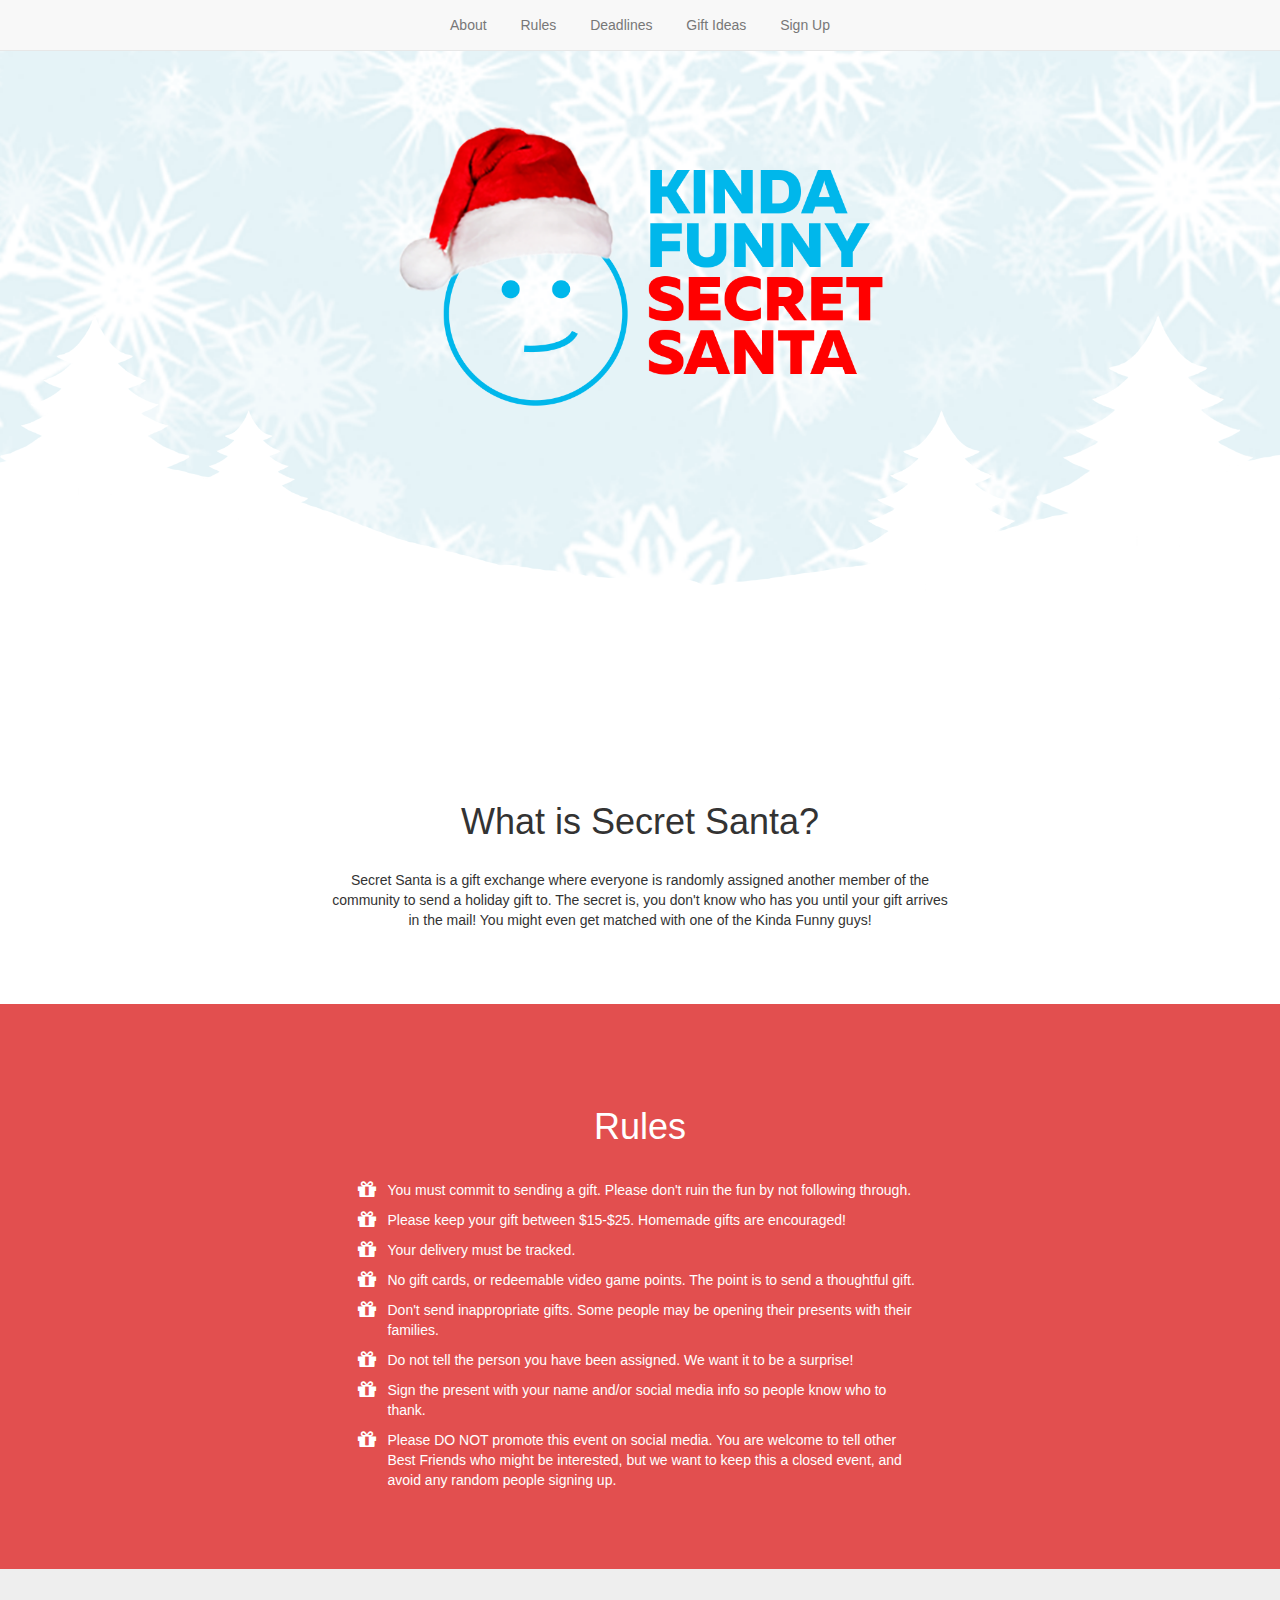
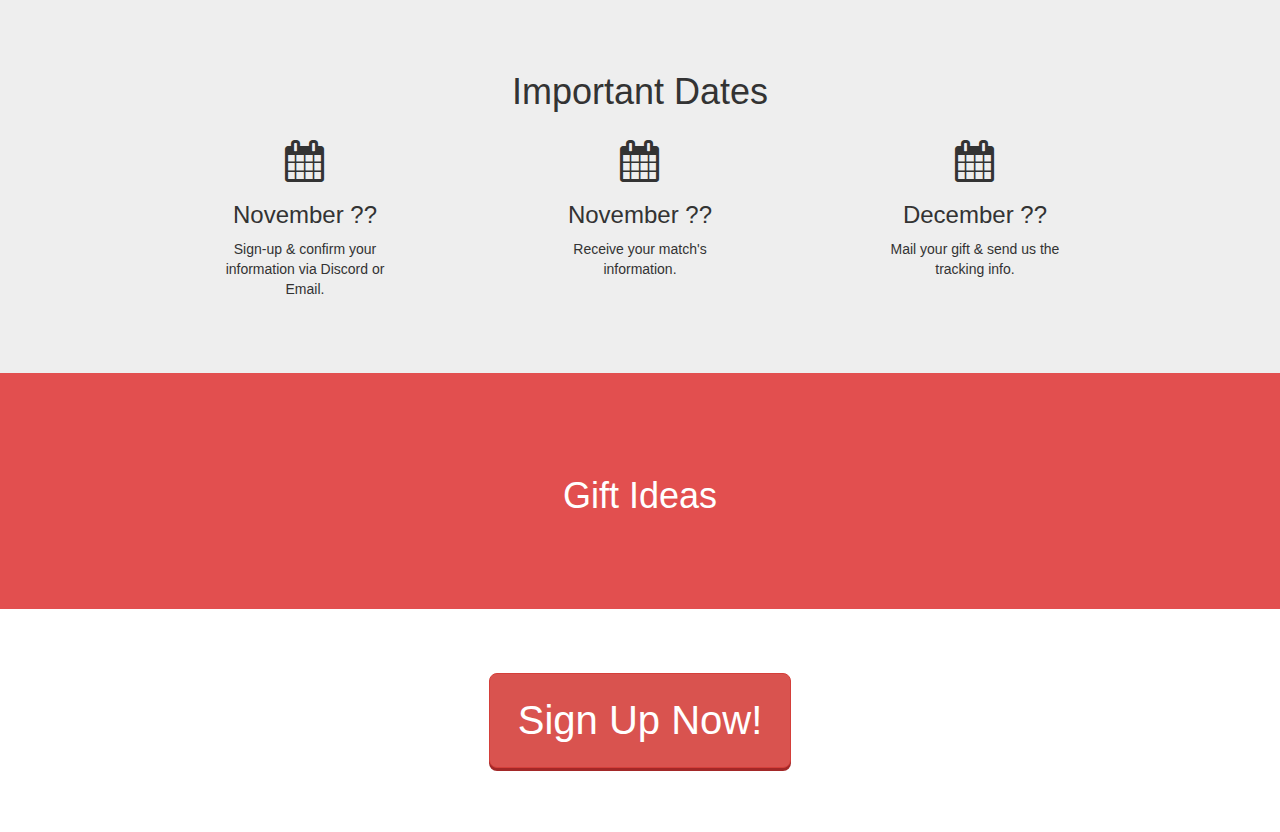
==== index.html @ 548a3575 "fixed margin and padding for container fluid, added javascript so a tags link to correct spot in the" ====
<!DOCTYPE html>
<html lang="en">

<head>
	<title>Kinda Funny Secret Santa</title>
	<meta charset="utf-8">
	<meta name="viewport" content="width=device-width, initial-scale=1">
	<link rel="stylesheet" href="https://maxcdn.bootstrapcdn.com/bootstrap/3.3.7/css/bootstrap.min.css">
	<link href="https://maxcdn.bootstrapcdn.com/font-awesome/4.7.0/css/font-awesome.min.css" rel="stylesheet" integrity="sha384-wvfXpqpZZVQGK6TAh5PVlGOfQNHSoD2xbE+QkPxCAFlNEevoEH3Sl0sibVcOQVnN" crossorigin="anonymous">
	<link href='main.css' media='all' rel='stylesheet'>
</head>
<body>


<!--**************Top Nav**************-->

<nav class="navbar navbar-default navbar-fixed-top">
  <div class="container-fluid">
  <ul class="nav navbar-nav">
    <li><a href="#about">About</a></li>
    <li><a href="#rules">Rules</a></li>
		<li><a href="#deadlines">Deadlines</a></li>
    <li><a href="#gifts">Gift Ideas</a></li>
    <li><a href="#signup">Sign Up</a></li>
  </ul>
</div>
</nav>




<!--**************Image**************-->


<div class="container-fluid" id="snowbg">
<div class="row">

	  <div class="span4"></div>
	  <div class="span4"><img class="center-block logo" src="images/kfss-logo.png" /></div>
	  <div class="span4"></div>


<img class="img-responsive trees" src="images/treecrop.png">

</div>
</div>







<!--**************How it Works**************-->
<a name="about"></a>
<div class="container-fluid container-pad about">

	<div class="row">
		<div class="col-md-6 col-md-offset-3">
			<h1>What is Secret Santa?</h1>
				<div class="row">
					<div class="col-md-12">
	<p>Secret Santa is a gift exchange where everyone is randomly assigned another member of the community to send a holiday gift to.
		The secret is, you don't know who has you until your gift arrives in the mail!
		You might even get matched with one of the Kinda Funny guys!</p>
	</div>
</div>
</div>
</div>
</div>

<!--**************Rules**************-->
<a name="rules"></a>
<div class="container-fluid container-pad rules">
	<div class="row">
		<div class="col-md-6 col-md-offset-3">
			<h1>Rules</h1>
				<div class="row">
					<div class="col-md-12">

<ul class="fa-ul">
	<li class="rule">You must commit to sending a gift. Please don't ruin the fun by not following through.</li>
	<li class="rule">Please keep your gift between $15-$25. Homemade gifts are encouraged!</li>
	<li class="rule"> Your delivery must be tracked.</li>
	<li class="rule"> No gift cards, or redeemable video game points. The point is to send a thoughtful gift.</li>
	<li class="rule"> Don't send inappropriate gifts. Some people may be opening their presents with their families.</li>
	<li class="rule"> Do not tell the person you have been assigned. We want it to be a surprise!</li>
	<li class="rule"> Sign the present with your name and/or social media info so people know who to thank.</li>
	<li class="rule"> Please DO NOT promote this event on social media. You are welcome to tell other Best Friends who might be interested, but we want to keep this a closed event, and avoid any random people signing up.</li>
</ul>
</div>
</div>
</div>
</div>
</div>

<!--***************Deadlines************-->
<a class="anchor" name="deadlines"></a>
		<div class="container-fluid container-pad text-center dates">
			<div class="row">
				<div class="col-md-6 col-md-offset-3">
				<h1>Important Dates</h1>
			</div>
				<div class="row">
						<div class="col-md-2 col-md-offset-2">
								<span class="fa fa-calendar fa-3x" aria-hidden="true"></span>
								<h3>November ??</h3>
								<p>Sign-up &amp; confirm your information via Discord or Email.</p>
						</div>
						<div class="col-md-2 col-md-offset-1">
								<span class="fa fa-calendar fa-3x" aria-hidden="true"></span>
								<h3>November ??</h3>
								<p>Receive your match's information.</p>
						</div>
						<div class="col-md-2 col-md-offset-1">
								<span class="fa fa-calendar fa-3x" aria-hidden="true"></span>
								<h3>December ??</h3>
								<p>Mail your gift &amp; send us the tracking info.</p>
						</div>
					</div>
				</div>
		</div>

		<!--**************Gift Ideas**************-->

		<a name="gifts"></a>
		<div class="container-fluid container-pad rules">
			<div class="row">
				<div class="col-md-6 col-md-offset-3">
					<h1>Gift Ideas</h1>
						<div class="row">
							<div class="col-md-12">


		</div>
		</div>
		</div>
		</div>
		</div>


<!--**************Sign Up**************-->

<a name="signup"></a>
<div class="container-fluid container-pad signup">
	<div class="row">
        <div class="col-md-4 center-block">

<button type="button" class="btn btn-danger btn-xlarge raised center-block">Sign Up Now!</button>
</div>

</div>



<!--**************Footer**************-->

<script>
	var shiftWindow = function() { scrollBy(0, -50) };
if (location.hash) shiftWindow();
window.addEventListener("hashchange", shiftWindow);
</script>




<script src="https://ajax.googleapis.com/ajax/libs/jquery/3.2.0/jquery.min.js"></script>
	<script src="https://maxcdn.bootstrapcdn.com/bootstrap/3.3.7/js/bootstrap.min.js"></script>
</body>

</html>
---- main.css ----
.navbar-nav {
  width: 100%;
  text-align: center;
}

.navbar-nav li {
    float: none;
    display: inline-block;
  }

h1,
.about {
  text-align: center;
}


.rules{
  background-color: #e24f4f;
  color: #fff;
}



#snowbg {
  background: url('images/kfss-bg.png') repeat center center fixed;
  background-size: cover;

}

.logo {
  height: 40%;
  width: 40%;
  position: relative;
  top: 8em;
}

ul{
     list-style-type: none;
  }

  li.rule  {
      position: relative; /* Will help curtail overlap */
     padding: 5px 30px; /* Reserves a space for the square dot */
   }

   li.rule:before {
      content: '\f06b';
      position: absolute;
      left: 0;
      top: 0; /* Places the square dot at the space created by the LI padding */
      font-family: fontAwesome;
      font-size: 1.5em;

    }

    .btn-danger.raised {
  	box-shadow: 0 3px 0 0 #a32828;
  }



  .btn-danger.raised:active, .btn-primary.raised.active {
  	background: #a32828;
  	box-shadow: none;
  	margin-bottom: -3px;
  	margin-top: 3px;
  }

  .btn-xlarge {
    padding: 18px 28px;
    font-size: 40px; //change this to your desired size
    line-height: normal;
    -webkit-border-radius: 8px;
       -moz-border-radius: 8px;
            border-radius: 8px;

}

.center-block {
  float:none;
}

  h1 {
    padding: 3% 0;
  }

.dates {
background-color: #eee;
}

.container-pad {
  padding: 5% 0;
}
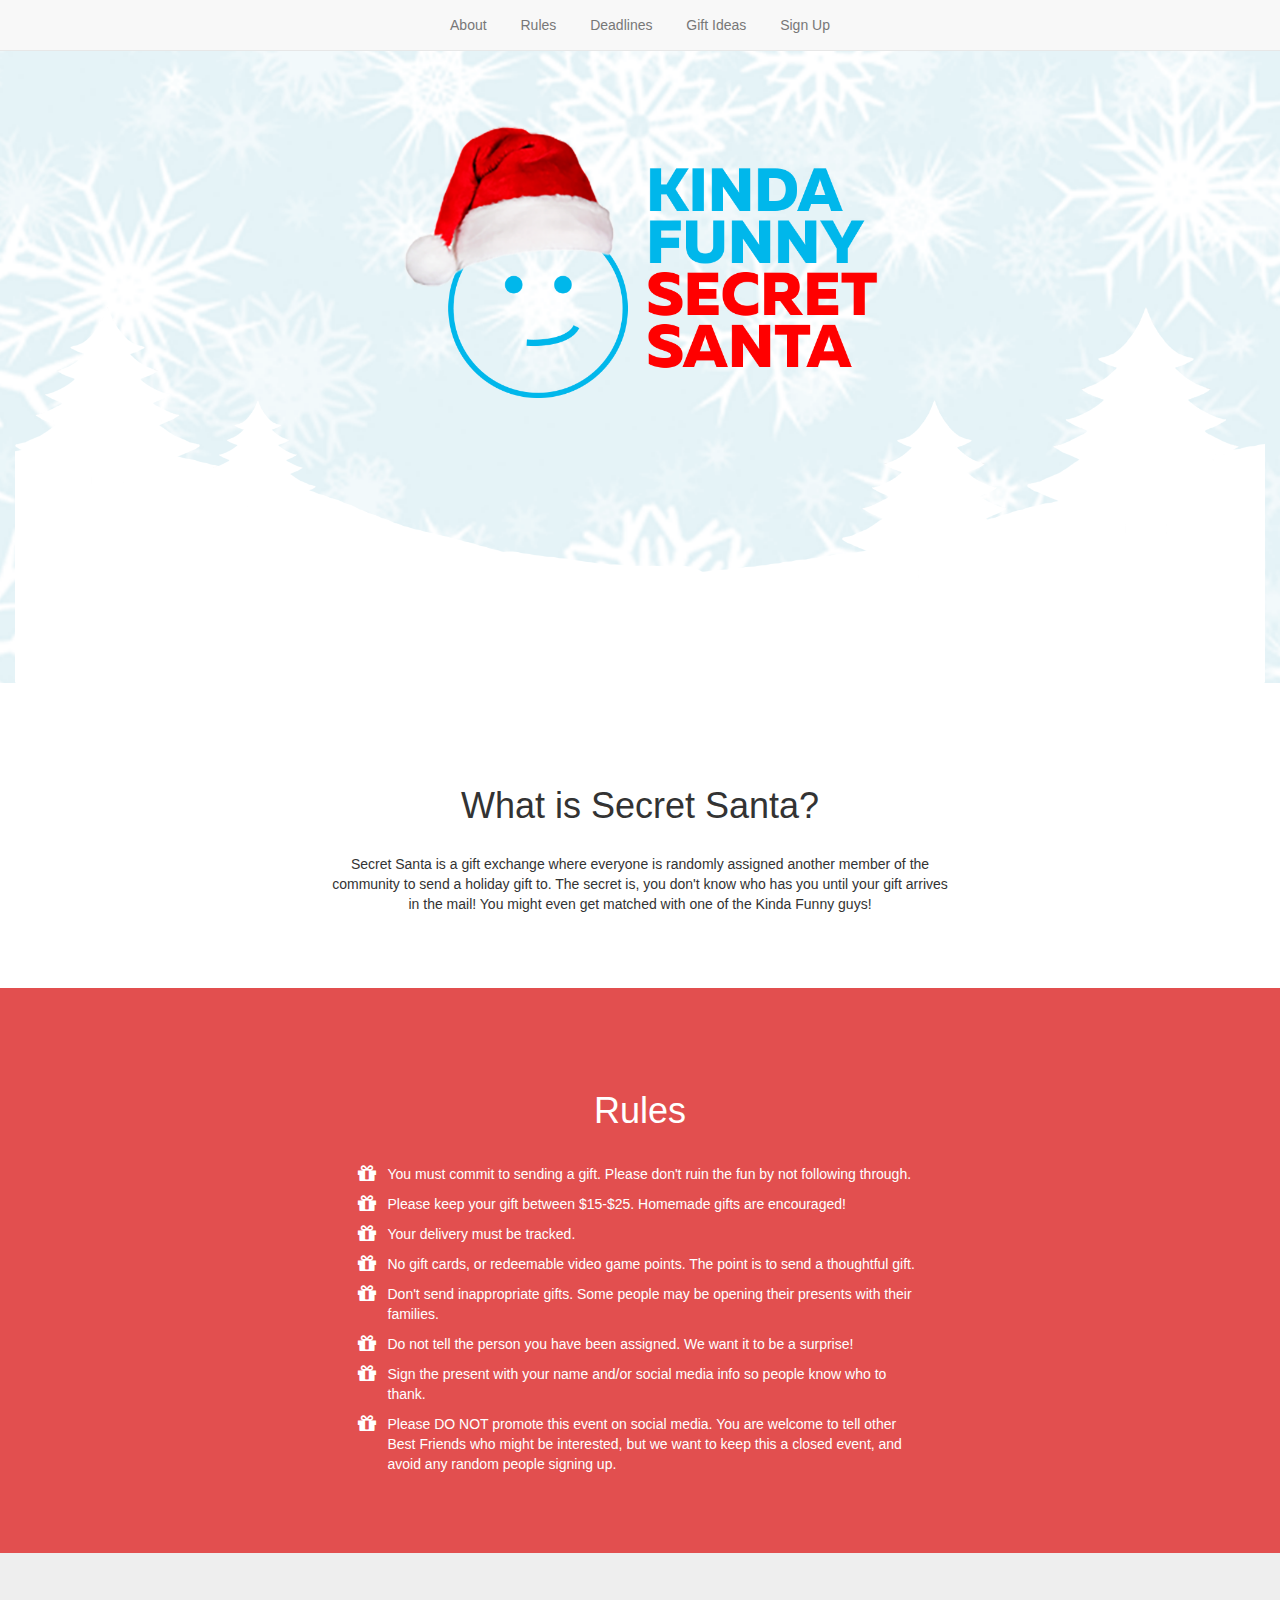
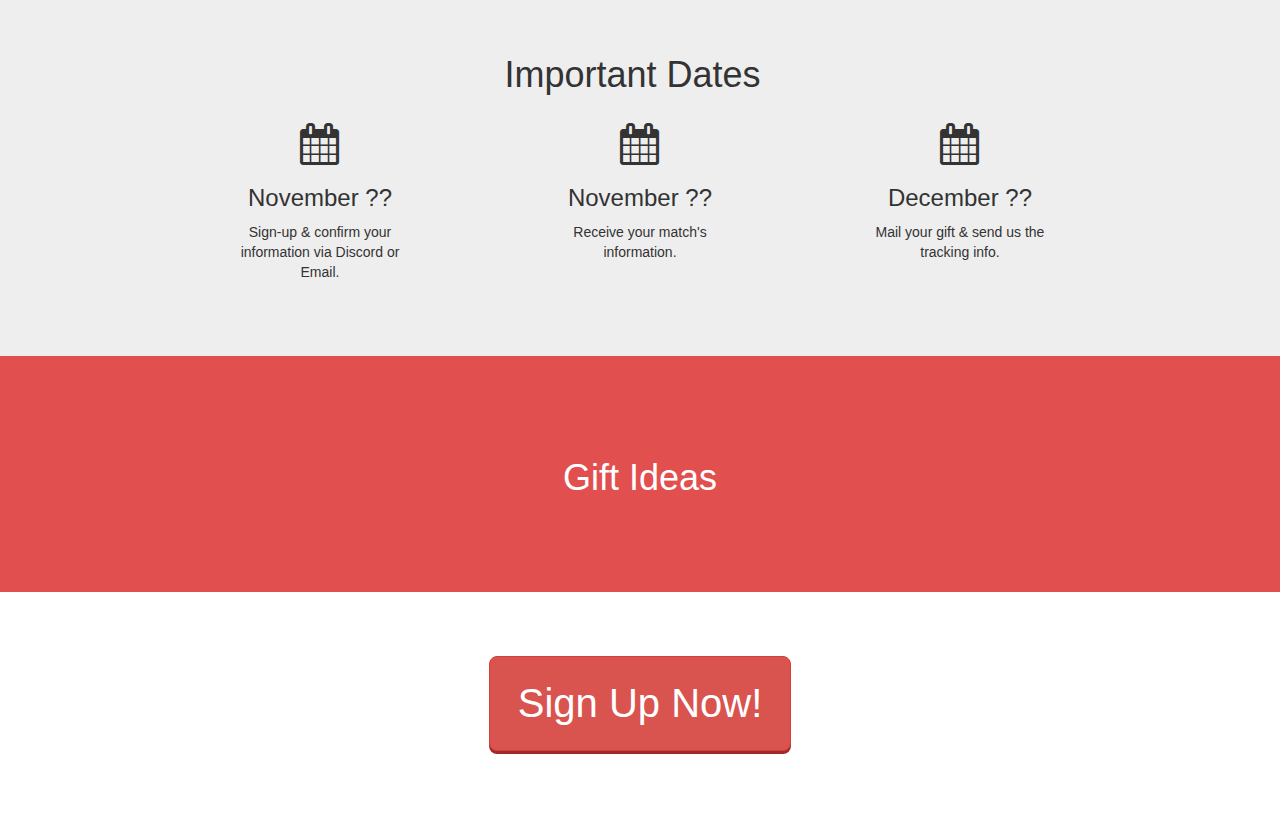
==== commit 75e849c4: "fixed row overflow issue" ====
--- a/index.html
+++ b/index.html
@@ -2,170 +2,178 @@
 <html lang="en">
 
 <head>
-	<title>Kinda Funny Secret Santa</title>
-	<meta charset="utf-8">
-	<meta name="viewport" content="width=device-width, initial-scale=1">
-	<link rel="stylesheet" href="https://maxcdn.bootstrapcdn.com/bootstrap/3.3.7/css/bootstrap.min.css">
-	<link href="https://maxcdn.bootstrapcdn.com/font-awesome/4.7.0/css/font-awesome.min.css" rel="stylesheet" integrity="sha384-wvfXpqpZZVQGK6TAh5PVlGOfQNHSoD2xbE+QkPxCAFlNEevoEH3Sl0sibVcOQVnN" crossorigin="anonymous">
-	<link href='main.css' media='all' rel='stylesheet'>
+    <title>Kinda Funny Secret Santa</title>
+    <meta charset="utf-8">
+    <meta name="viewport" content="width=device-width, initial-scale=1">
+    <link rel="stylesheet" href="https://maxcdn.bootstrapcdn.com/bootstrap/3.3.7/css/bootstrap.min.css">
+    <link href="https://maxcdn.bootstrapcdn.com/font-awesome/4.7.0/css/font-awesome.min.css" rel="stylesheet" integrity="sha384-wvfXpqpZZVQGK6TAh5PVlGOfQNHSoD2xbE+QkPxCAFlNEevoEH3Sl0sibVcOQVnN" crossorigin="anonymous">
+    <link href='main.css' media='all' rel='stylesheet'>
 </head>
+
 <body>
+  
+  <section>
 
 
-<!--**************Top Nav**************-->
+    <!--**************Top Nav**************-->
 
-<nav class="navbar navbar-default navbar-fixed-top">
-  <div class="container-fluid">
-  <ul class="nav navbar-nav">
-    <li><a href="#about">About</a></li>
-    <li><a href="#rules">Rules</a></li>
-		<li><a href="#deadlines">Deadlines</a></li>
-    <li><a href="#gifts">Gift Ideas</a></li>
-    <li><a href="#signup">Sign Up</a></li>
-  </ul>
-</div>
-</nav>
+    <nav class="navbar navbar-default navbar-fixed-top">
+        <div class="container-fluid">
+            <ul class="nav navbar-nav">
+                <li><a href="#about">About</a>
+                </li>
+                <li><a href="#rules">Rules</a>
+                </li>
+                <li><a href="#deadlines">Deadlines</a>
+                </li>
+                <li><a href="#gifts">Gift Ideas</a>
+                </li>
+                <li><a href="#signup">Sign Up</a>
+                </li>
+            </ul>
+        </div>
+    </nav>
 
 
 
 
-<!--**************Image**************-->
+    <!--**************Image**************-->
 
 
-<div class="container-fluid" id="snowbg">
-<div class="row">
-
-	  <div class="span4"></div>
-	  <div class="span4"><img class="center-block logo" src="images/kfss-logo.png" /></div>
-	  <div class="span4"></div>
+    <div class="container-fluid" id="snowbg">
+        <div class="row">
 
 
-<img class="img-responsive trees" src="images/treecrop.png">
+            <div class="span4"></div>
+            <div class="span4"><img class="center-block logo" src="images/kfss-logo.png" />
+            </div>
+            <div class="span4"></div>
 
-</div>
-</div>
+
+            <img class="img-responsive trees" src="images/treecrop.png">
+
+        </div>
+    </div>
 
 
 
 
 
+    <!--**************How it Works**************-->
+    <a name="about"></a>
+    <div class="container-fluid container-pad about">
+
+        <div class="row">
+            <div class="col-md-6 col-md-offset-3">
+                <h1>What is Secret Santa?</h1>
+                <div class="row">
+                    <div class="col-md-12">
+                        <p>Secret Santa is a gift exchange where everyone is randomly assigned another member of the community to send a holiday gift to. The secret is, you don't know who has you until your gift arrives in the mail! You might even get matched with one of the Kinda Funny guys!</p>
+                    </div>
+                </div>
+            </div>
+        </div>
+    </div>
+
+    <!--**************Rules**************-->
+    <a name="rules"></a>
+    <div class="container-fluid container-pad rules">
+        <div class="row">
+            <div class="col-md-6 col-md-offset-3">
+                <h1>Rules</h1>
+                <div class="row">
+                    <div class="col-md-12">
+
+                        <ul class="fa-ul">
+                            <li class="rule">You must commit to sending a gift. Please don't ruin the fun by not following through.</li>
+                            <li class="rule">Please keep your gift between $15-$25. Homemade gifts are encouraged!</li>
+                            <li class="rule"> Your delivery must be tracked.</li>
+                            <li class="rule"> No gift cards, or redeemable video game points. The point is to send a thoughtful gift.</li>
+                            <li class="rule"> Don't send inappropriate gifts. Some people may be opening their presents with their families.</li>
+                            <li class="rule"> Do not tell the person you have been assigned. We want it to be a surprise!</li>
+                            <li class="rule"> Sign the present with your name and/or social media info so people know who to thank.</li>
+                            <li class="rule"> Please DO NOT promote this event on social media. You are welcome to tell other Best Friends who might be interested, but we want to keep this a closed event, and avoid any random people signing up.</li>
+                        </ul>
+                    </div>
+                </div>
+            </div>
+        </div>
+    </div>
+
+    <!--***************Deadlines************-->
+    <a class="anchor" name="deadlines"></a>
+    <div class="container-fluid container-pad text-center dates">
+        <div class="row">
+            <div class="col-md-6 col-md-offset-3">
+                <h1>Important Dates</h1>
+            </div>
+            <div class="row">
+                <div class="col-md-2 col-md-offset-2">
+                    <span class="fa fa-calendar fa-3x" aria-hidden="true"></span>
+                    <h3>November ??</h3>
+                    <p>Sign-up &amp; confirm your information via Discord or Email.</p>
+                </div>
+                <div class="col-md-2 col-md-offset-1">
+                    <span class="fa fa-calendar fa-3x" aria-hidden="true"></span>
+                    <h3>November ??</h3>
+                    <p>Receive your match's information.</p>
+                </div>
+                <div class="col-md-2 col-md-offset-1">
+                    <span class="fa fa-calendar fa-3x" aria-hidden="true"></span>
+                    <h3>December ??</h3>
+                    <p>Mail your gift &amp; send us the tracking info.</p>
+                </div>
+            </div>
+        </div>
+    </div>
+
+    <!--**************Gift Ideas**************-->
+
+    <a name="gifts"></a>
+    <div class="container-fluid container-pad rules">
+        <div class="row">
+            <div class="col-md-6 col-md-offset-3">
+                <h1>Gift Ideas</h1>
+                <div class="row">
+                    <div class="col-md-12">
 
 
-<!--**************How it Works**************-->
-<a name="about"></a>
-<div class="container-fluid container-pad about">
-
-	<div class="row">
-		<div class="col-md-6 col-md-offset-3">
-			<h1>What is Secret Santa?</h1>
-				<div class="row">
-					<div class="col-md-12">
-	<p>Secret Santa is a gift exchange where everyone is randomly assigned another member of the community to send a holiday gift to.
-		The secret is, you don't know who has you until your gift arrives in the mail!
-		You might even get matched with one of the Kinda Funny guys!</p>
-	</div>
-</div>
-</div>
-</div>
-</div>
-
-<!--**************Rules**************-->
-<a name="rules"></a>
-<div class="container-fluid container-pad rules">
-	<div class="row">
-		<div class="col-md-6 col-md-offset-3">
-			<h1>Rules</h1>
-				<div class="row">
-					<div class="col-md-12">
-
-<ul class="fa-ul">
-	<li class="rule">You must commit to sending a gift. Please don't ruin the fun by not following through.</li>
-	<li class="rule">Please keep your gift between $15-$25. Homemade gifts are encouraged!</li>
-	<li class="rule"> Your delivery must be tracked.</li>
-	<li class="rule"> No gift cards, or redeemable video game points. The point is to send a thoughtful gift.</li>
-	<li class="rule"> Don't send inappropriate gifts. Some people may be opening their presents with their families.</li>
-	<li class="rule"> Do not tell the person you have been assigned. We want it to be a surprise!</li>
-	<li class="rule"> Sign the present with your name and/or social media info so people know who to thank.</li>
-	<li class="rule"> Please DO NOT promote this event on social media. You are welcome to tell other Best Friends who might be interested, but we want to keep this a closed event, and avoid any random people signing up.</li>
-</ul>
-</div>
-</div>
-</div>
-</div>
-</div>
-
-<!--***************Deadlines************-->
-<a class="anchor" name="deadlines"></a>
-		<div class="container-fluid container-pad text-center dates">
-			<div class="row">
-				<div class="col-md-6 col-md-offset-3">
-				<h1>Important Dates</h1>
-			</div>
-				<div class="row">
-						<div class="col-md-2 col-md-offset-2">
-								<span class="fa fa-calendar fa-3x" aria-hidden="true"></span>
-								<h3>November ??</h3>
-								<p>Sign-up &amp; confirm your information via Discord or Email.</p>
-						</div>
-						<div class="col-md-2 col-md-offset-1">
-								<span class="fa fa-calendar fa-3x" aria-hidden="true"></span>
-								<h3>November ??</h3>
-								<p>Receive your match's information.</p>
-						</div>
-						<div class="col-md-2 col-md-offset-1">
-								<span class="fa fa-calendar fa-3x" aria-hidden="true"></span>
-								<h3>December ??</h3>
-								<p>Mail your gift &amp; send us the tracking info.</p>
-						</div>
-					</div>
-				</div>
-		</div>
-
-		<!--**************Gift Ideas**************-->
-
-		<a name="gifts"></a>
-		<div class="container-fluid container-pad rules">
-			<div class="row">
-				<div class="col-md-6 col-md-offset-3">
-					<h1>Gift Ideas</h1>
-						<div class="row">
-							<div class="col-md-12">
+                    </div>
+                </div>
+            </div>
+        </div>
+    </div>
 
 
-		</div>
-		</div>
-		</div>
-		</div>
-		</div>
+    <!--**************Sign Up**************-->
+
+    <a name="signup"></a>
+    <div class="container-fluid container-pad signup">
+        <div class="row">
+            <div class="col-md-4 center-block">
+
+                <button type="button" class="btn btn-danger btn-xlarge raised center-block">Sign Up Now!</button>
+            </div>
+
+        </div>
 
 
-<!--**************Sign Up**************-->
+</section>
+        <!--**************Footer**************-->
 
-<a name="signup"></a>
-<div class="container-fluid container-pad signup">
-	<div class="row">
-        <div class="col-md-4 center-block">
-
-<button type="button" class="btn btn-danger btn-xlarge raised center-block">Sign Up Now!</button>
-</div>
-
-</div>
-
-
-
-<!--**************Footer**************-->
-
-<script>
-	var shiftWindow = function() { scrollBy(0, -50) };
-if (location.hash) shiftWindow();
-window.addEventListener("hashchange", shiftWindow);
-</script>
+        <script>
+            var shiftWindow = function() {
+                scrollBy(0, -50)
+            };
+            if (location.hash) shiftWindow();
+            window.addEventListener("hashchange", shiftWindow);
+        </script>
 
 
 
 
-<script src="https://ajax.googleapis.com/ajax/libs/jquery/3.2.0/jquery.min.js"></script>
-	<script src="https://maxcdn.bootstrapcdn.com/bootstrap/3.3.7/js/bootstrap.min.js"></script>
+        <script src="https://ajax.googleapis.com/ajax/libs/jquery/3.2.0/jquery.min.js"></script>
+        <script src="https://maxcdn.bootstrapcdn.com/bootstrap/3.3.7/js/bootstrap.min.js"></script>
 </body>
 
 </html>
--- a/main.css
+++ b/main.css
@@ -1,93 +1,98 @@
 .navbar-nav {
-  width: 100%;
-  text-align: center;
+    width: 100%;
+    text-align: center;
 }
-
 .navbar-nav li {
     float: none;
     display: inline-block;
-  }
-
+}
 h1,
 .about {
-  text-align: center;
+    text-align: center;
 }
+.rules {
+    background-color: #e24f4f;
+    color: #fff;
+}
+#snowbg {
+    background: url('images/kfss-bg.png') repeat center center fixed;
+    background-size: cover;
+}
+.logo {
+    height: 40%;
+    width: 40%;
+    position: relative;
+    top: 8em;
+}
+ul {
+    list-style-type: none;
+}
+li.rule {
+    position: relative;
+    /* Will help curtail overlap */
 
+    padding: 5px 30px;
+    /* Reserves a space for the square dot */
+}
+li.rule:before {
+    content: '\f06b';
+    position: absolute;
+    left: 0;
+    top: 0;
+    /* Places the square dot at the space created by the LI padding */
 
-.rules{
-  background-color: #e24f4f;
-  color: #fff;
+    font-family: fontAwesome;
+    font-size: 1.5em;
 }
-
-
-
-#snowbg {
-  background: url('images/kfss-bg.png') repeat center center fixed;
-  background-size: cover;
-
+.btn-danger.raised {
+    box-shadow: 0 3px 0 0 #a32828;
 }
-
-.logo {
-  height: 40%;
-  width: 40%;
-  position: relative;
-  top: 8em;
+.btn-danger.raised:active,
+.btn-primary.raised.active {
+    background: #a32828;
+    box-shadow: none;
+    margin-bottom: -3px;
+    margin-top: 3px;
 }
-
-ul{
-     list-style-type: none;
-  }
-
-  li.rule  {
-      position: relative; /* Will help curtail overlap */
-     padding: 5px 30px; /* Reserves a space for the square dot */
-   }
-
-   li.rule:before {
-      content: '\f06b';
-      position: absolute;
-      left: 0;
-      top: 0; /* Places the square dot at the space created by the LI padding */
-      font-family: fontAwesome;
-      font-size: 1.5em;
-
-    }
-
-    .btn-danger.raised {
-  	box-shadow: 0 3px 0 0 #a32828;
-  }
-
-
-
-  .btn-danger.raised:active, .btn-primary.raised.active {
-  	background: #a32828;
-  	box-shadow: none;
-  	margin-bottom: -3px;
-  	margin-top: 3px;
-  }
-
-  .btn-xlarge {
+.btn-xlarge {
     padding: 18px 28px;
     font-size: 40px; //change this to your desired size
     line-height: normal;
     -webkit-border-radius: 8px;
-       -moz-border-radius: 8px;
-            border-radius: 8px;
-
+    -moz-border-radius: 8px;
+    border-radius: 8px;
+}
+.center-block {
+    float: none;
+}
+h1 {
+    padding: 3% 0;
+}
+.dates {
+    background-color: #eee;
+}
+.container-pad {
+    padding-top: 5%;
+    padding-bottom: 5%;
 }
 
-.center-block {
-  float:none;
+.row {
+  margin-left: 0;
+  margin-right: 0;
 }
-
-  h1 {
-    padding: 3% 0;
-  }
-
-.dates {
-background-color: #eee;
+[class^="col-"] > [class^="col-"]:first-child,
+[class^="col-"] > [class*=" col-"]:first-child
+[class*=" col-"] > [class^="col-"]:first-child,
+[class*=" col-"]> [class*=" col-"]:first-child,
+.row > [class^="col-"]:first-child,
+.row > [class*=" col-"]:first-child{
+  padding-left: 0px;
 }
-
-.container-pad {
-  padding: 5% 0;
+[class^="col-"] > [class^="col-"]:last-child,
+[class^="col-"] > [class*=" col-"]:last-child
+[class*=" col-"] > [class^="col-"]:last-child,
+[class*=" col-"]> [class*=" col-"]:last-child,
+.row > [class^="col-"]:last-child,
+.row > [class*=" col-"]:last-child{
+    padding-right: 0px;
 }
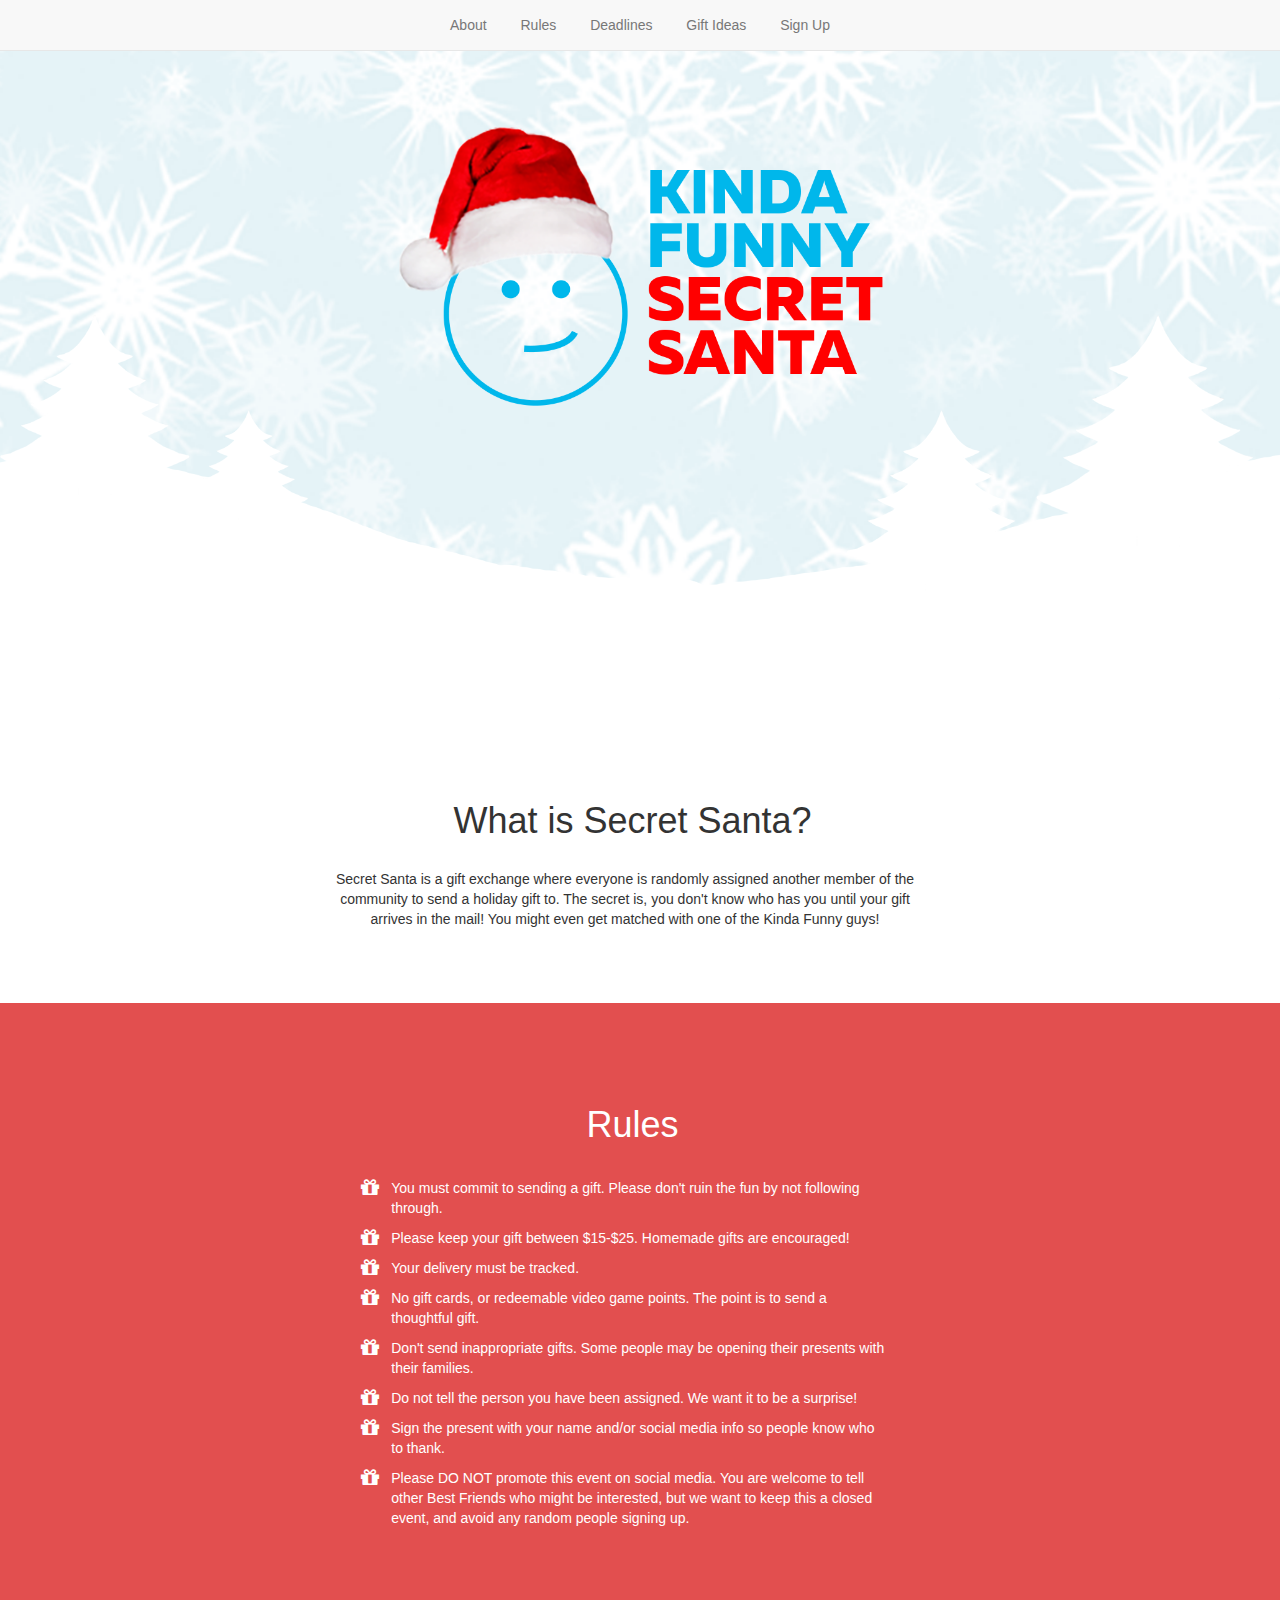
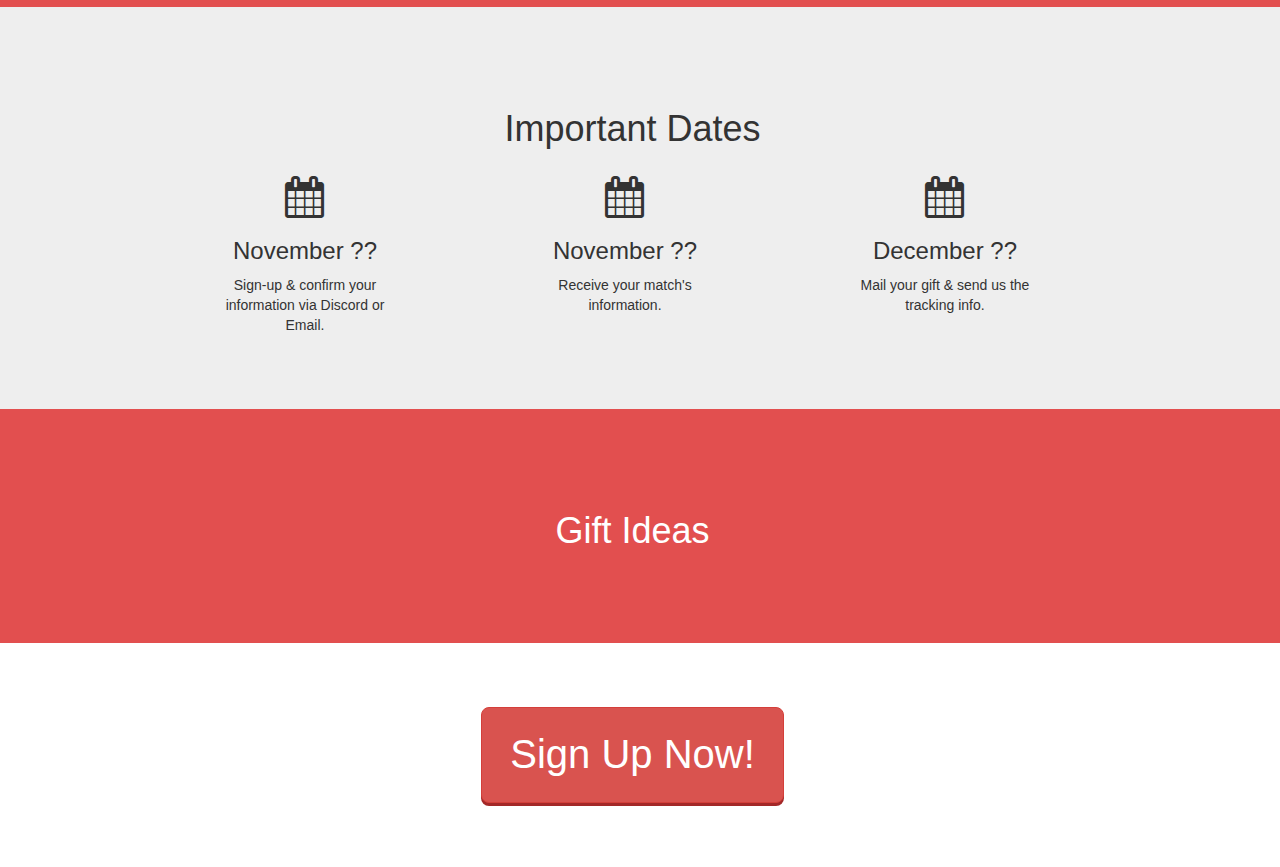
==== commit 066c6d87: "tweaked horizontal scroll issue" ====
--- a/index.html
+++ b/index.html
@@ -11,7 +11,7 @@
 </head>
 
 <body>
-  
+
   <section>
 
 
@@ -41,7 +41,7 @@
 
 
     <div class="container-fluid" id="snowbg">
-        <div class="row">
+        <div class="row" id="margin-fix">
 
 
             <div class="span4"></div>
--- a/main.css
+++ b/main.css
@@ -77,22 +77,9 @@
 }
 
 .row {
-  margin-left: 0;
   margin-right: 0;
 }
-[class^="col-"] > [class^="col-"]:first-child,
-[class^="col-"] > [class*=" col-"]:first-child
-[class*=" col-"] > [class^="col-"]:first-child,
-[class*=" col-"]> [class*=" col-"]:first-child,
-.row > [class^="col-"]:first-child,
-.row > [class*=" col-"]:first-child{
-  padding-left: 0px;
+
+#margin-fix {
+  margin-right: -15px;
 }
-[class^="col-"] > [class^="col-"]:last-child,
-[class^="col-"] > [class*=" col-"]:last-child
-[class*=" col-"] > [class^="col-"]:last-child,
-[class*=" col-"]> [class*=" col-"]:last-child,
-.row > [class^="col-"]:last-child,
-.row > [class*=" col-"]:last-child{
-    padding-right: 0px;
-}
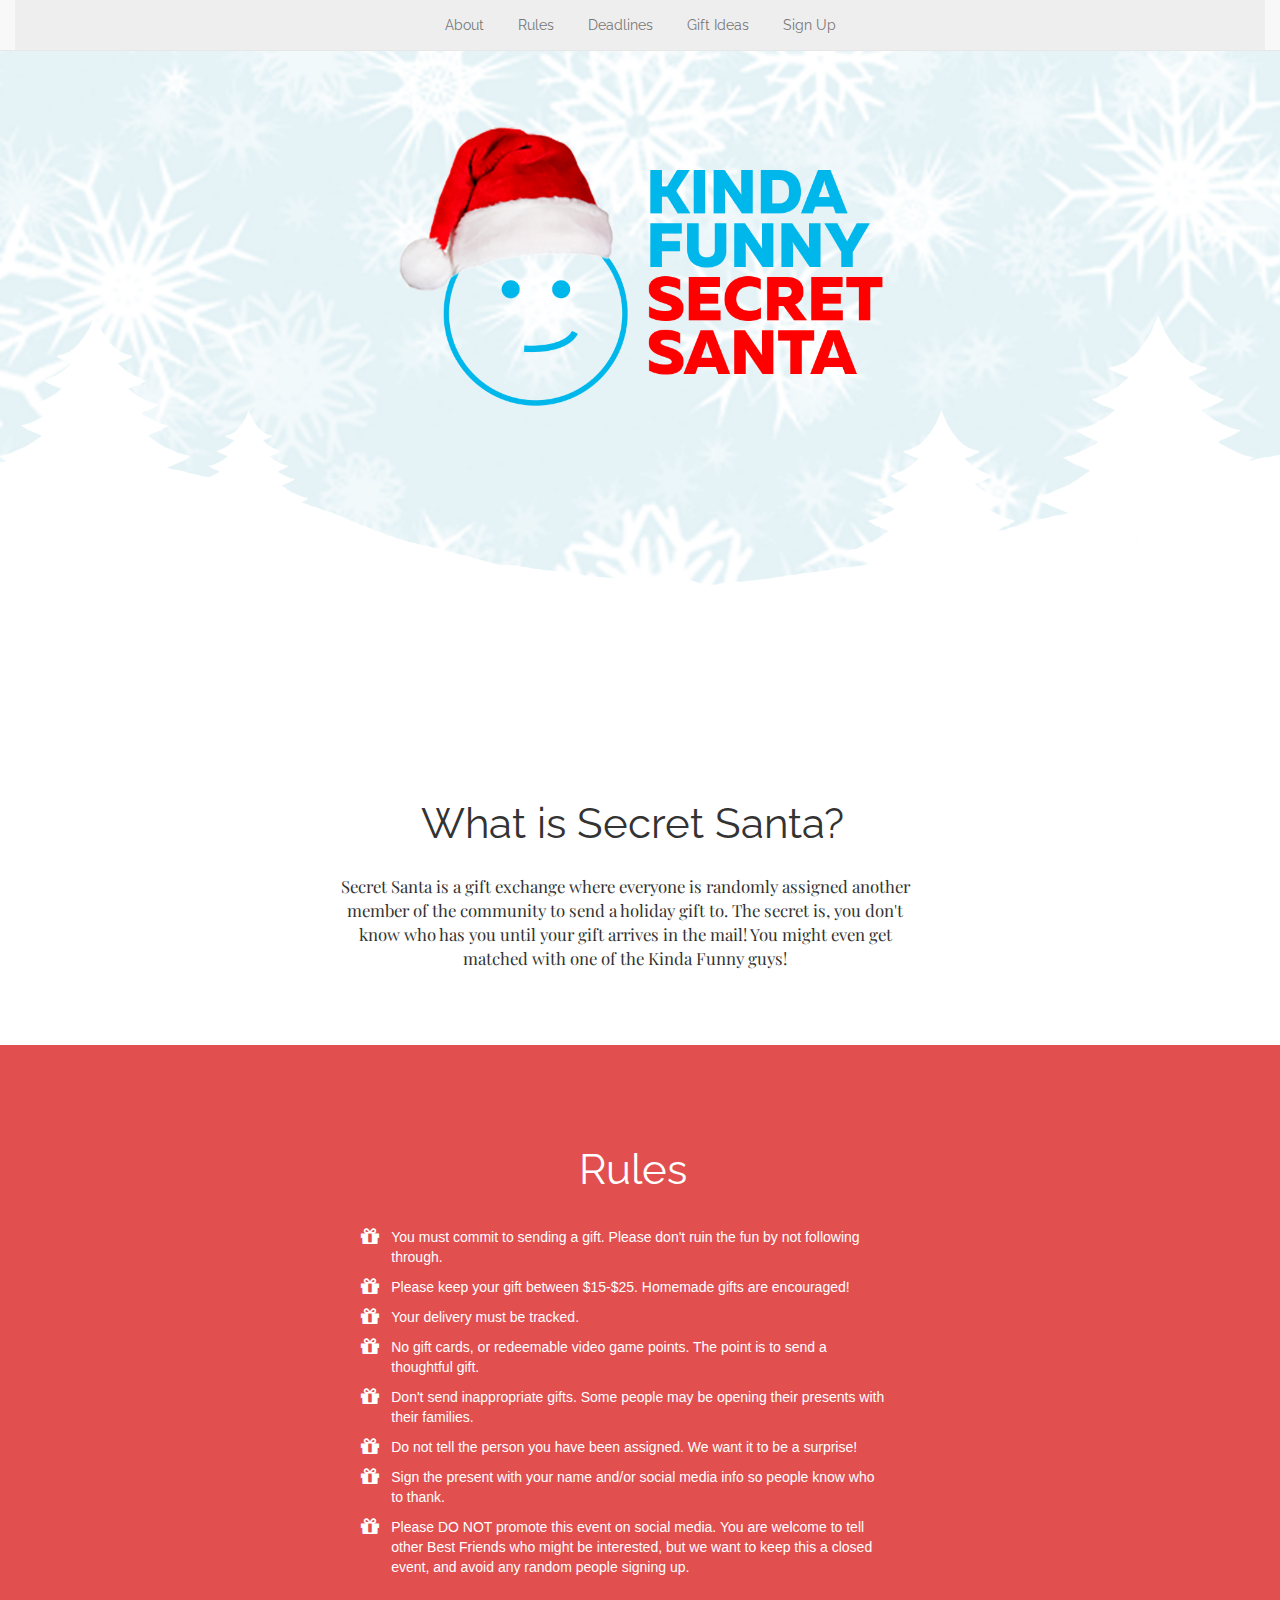
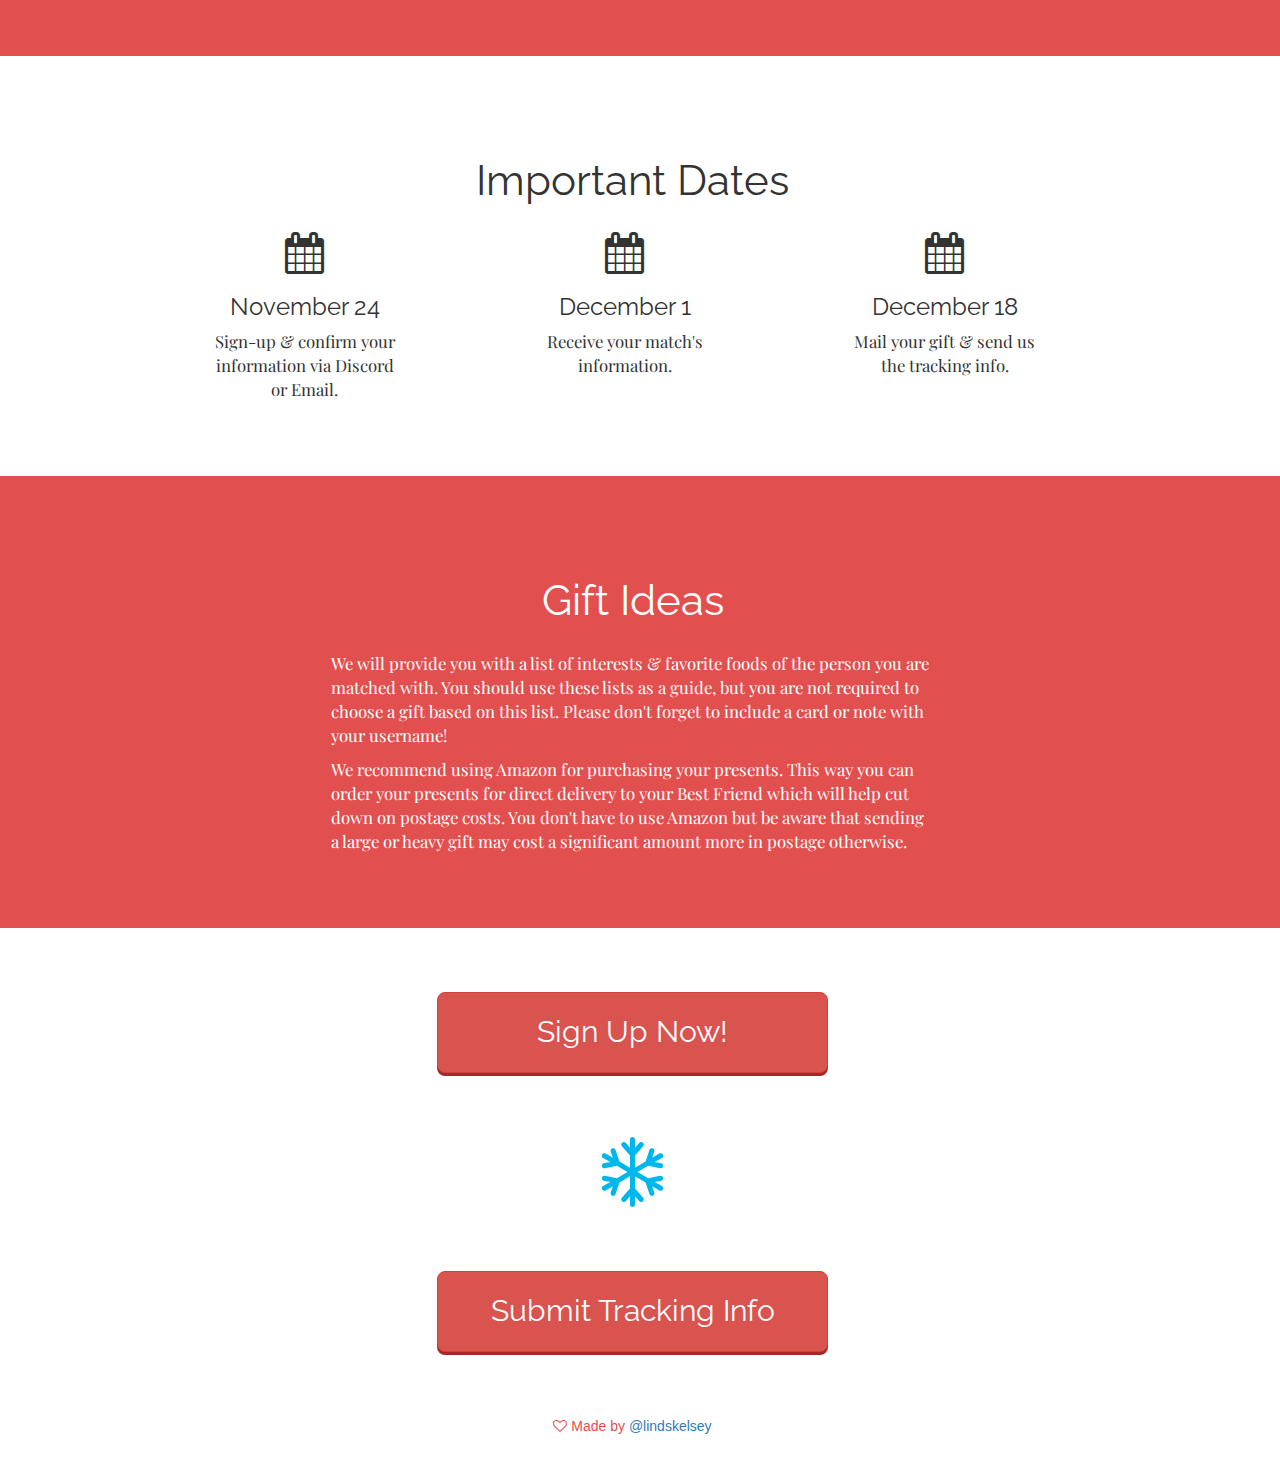
==== commit 79440ca3: "added gift ideas div, footer, fonts, styled colors" ====
--- a/index.html
+++ b/index.html
@@ -7,173 +7,207 @@
     <meta name="viewport" content="width=device-width, initial-scale=1">
     <link rel="stylesheet" href="https://maxcdn.bootstrapcdn.com/bootstrap/3.3.7/css/bootstrap.min.css">
     <link href="https://maxcdn.bootstrapcdn.com/font-awesome/4.7.0/css/font-awesome.min.css" rel="stylesheet" integrity="sha384-wvfXpqpZZVQGK6TAh5PVlGOfQNHSoD2xbE+QkPxCAFlNEevoEH3Sl0sibVcOQVnN" crossorigin="anonymous">
+    <link href="https://fonts.googleapis.com/css?family=Playfair+Display|Raleway" rel="stylesheet">
     <link href='main.css' media='all' rel='stylesheet'>
+
 </head>
 
 <body>
 
-  <section>
-
-
-    <!--**************Top Nav**************-->
-
-    <nav class="navbar navbar-default navbar-fixed-top">
-        <div class="container-fluid">
-            <ul class="nav navbar-nav">
-                <li><a href="#about">About</a>
-                </li>
-                <li><a href="#rules">Rules</a>
-                </li>
-                <li><a href="#deadlines">Deadlines</a>
-                </li>
-                <li><a href="#gifts">Gift Ideas</a>
-                </li>
-                <li><a href="#signup">Sign Up</a>
-                </li>
-            </ul>
-        </div>
-    </nav>
-
-
-
-
-    <!--**************Image**************-->
-
-
-    <div class="container-fluid" id="snowbg">
-        <div class="row" id="margin-fix">
-
-
-            <div class="span4"></div>
-            <div class="span4"><img class="center-block logo" src="images/kfss-logo.png" />
-            </div>
-            <div class="span4"></div>
-
-
-            <img class="img-responsive trees" src="images/treecrop.png">
-
+    <section>
+
+
+        <!--**************Top Nav**************-->
+
+        <nav class="navbar navbar-default navbar-fixed-top">
+            <div class="container-fluid">
+                <ul class="nav navbar-nav">
+                    <li><a href="#about">About</a>
+                    </li>
+                    <li><a href="#rules">Rules</a>
+                    </li>
+                    <li><a href="#deadlines">Deadlines</a>
+                    </li>
+                    <li><a href="#gifts">Gift Ideas</a>
+                    </li>
+                    <li><a href="#signup">Sign Up</a>
+                    </li>
+                </ul>
+            </div>
+        </nav>
+
+
+
+
+        <!--**************Image**************-->
+
+
+        <div class="container-fluid" id="snowbg">
+            <div class="row" id="margin-fix">
+
+
+                <div class="span4"></div>
+                <div class="span4"><img class="center-block logo" src="images/kfss-logo.png" />
+                </div>
+                <div class="span4"></div>
+
+
+                <img class="img-responsive trees" src="images/treecrop.png">
+
+            </div>
+        </div>
+
+
+
+
+
+        <!--**************How it Works**************-->
+        <a name="about"></a>
+        <div class="container-fluid container-pad about light-box">
+
+            <div class="row">
+                <div class="col-md-6 col-md-offset-3 text-center">
+                    <h1>What is Secret Santa?</h1>
+                    <div class="row">
+                        <div class="col-md-12">
+                            <p>Secret Santa is a gift exchange where everyone is randomly assigned another member of the community to send a holiday gift to. The secret is, you don't know who has you until your gift arrives in the mail! You might even get matched with one of the Kinda Funny guys!</p>
+                        </div>
+                    </div>
+                </div>
+            </div>
+        </div>
+
+        <!--**************Rules**************-->
+        <a name="rules"></a>
+        <div class="container-fluid container-pad dark-box rules">
+            <div class="row">
+                <div class="col-md-6 col-md-offset-3">
+                    <h1 class="text-center">Rules</h1>
+                    <div class="row">
+                        <div class="col-md-12">
+
+                            <ul class="fa-ul">
+                                <li class="rule">You must commit to sending a gift. Please don't ruin the fun by not following through.</li>
+                                <li class="rule">Please keep your gift between $15-$25. Homemade gifts are encouraged!</li>
+                                <li class="rule"> Your delivery must be tracked.</li>
+                                <li class="rule"> No gift cards, or redeemable video game points. The point is to send a thoughtful gift.</li>
+                                <li class="rule"> Don't send inappropriate gifts. Some people may be opening their presents with their families.</li>
+                                <li class="rule"> Do not tell the person you have been assigned. We want it to be a surprise!</li>
+                                <li class="rule"> Sign the present with your name and/or social media info so people know who to thank.</li>
+                                <li class="rule"> Please DO NOT promote this event on social media. You are welcome to tell other Best Friends who might be interested, but we want to keep this a closed event, and avoid any random people signing up.</li>
+                            </ul>
+                        </div>
+                    </div>
+                </div>
+            </div>
+        </div>
+
+        <!--***************Deadlines************-->
+        <a class="anchor" name="deadlines"></a>
+        <div class="container-fluid container-pad text-center light-box dates">
+            <div class="row">
+                <div class="col-md-6 col-md-offset-3">
+                    <h1>Important Dates</h1>
+                </div>
+                <div class="row">
+                    <div class="col-md-2 col-md-offset-2">
+                        <span class="fa fa-calendar fa-3x" aria-hidden="true"></span>
+                        <h3>November 24</h3>
+                        <p>Sign-up &amp; confirm your information via Discord or Email.</p>
+                    </div>
+                    <div class="col-md-2 col-md-offset-1">
+                        <span class="fa fa-calendar fa-3x" aria-hidden="true"></span>
+                        <h3>December 1</h3>
+                        <p>Receive your match's information.</p>
+                    </div>
+                    <div class="col-md-2 col-md-offset-1">
+                        <span class="fa fa-calendar fa-3x" aria-hidden="true"></span>
+                        <h3>December 18</h3>
+                        <p>Mail your gift &amp; send us the tracking info.</p>
+                    </div>
+                </div>
+            </div>
+        </div>
+
+        <!--**************Gift Ideas**************-->
+
+        <a name="gifts"></a>
+        <div class="container-fluid container-pad rules dark-box">
+            <div class="row">
+                <div class="col-md-6 col-md-offset-3 text-center">
+                    <h1>Gift Ideas</h1>
+                </div>
+            </div>
+            <div class="row">
+                <div class="col-md-6 col-md-offset-3">
+                    <p>We will provide you with a list of interests &amp; favorite foods of the person you are matched with. You should use these lists as a guide, but you are not required to choose a gift based on this list. Please don't forget to include a card or note with your username!
+                    </p>
+                </div>
+            </div>
+            <div class="row">
+                <div class="col-md-6 col-md-offset-3">
+                    <p>We recommend using Amazon for purchasing your presents. This way you can order your presents for direct delivery to your Best Friend which will help cut down on postage costs. You don't have to use Amazon but be aware that sending a large or heavy gift may cost a significant amount more in postage otherwise.
+                    </p>
+
+
+                </div>
+            </div>
+
+        </div>
+
+
+        <!--**************Sign Up**************-->
+
+        <a name="signup"></a>
+        <div class="container-fluid container-pad signup light-box">
+            <div class="row">
+                <div class="col-md-4 center-block">
+
+                    <a href="https://goo.gl/forms/36BVQ4fRpa9jrRIk1" class="btn btn-danger btn-xlarge raised center-block" role="button">Sign Up Now!</a>
+                </div>
+            </div>
+        </div>
+        <div class="row">
+            <div class="col-md-1 center-block text-center">
+                <i class="fa fa-snowflake-o" aria-hidden="true"></i>
+            </div>
+        </div>
+        <div class="container-fluid container-pad signup light-box">
+            <div class="row">
+                <div class="col-md-4 center-block">
+
+                    <a href="https://goo.gl/forms/36BVQ4fRpa9jrRIk1" class="btn btn-danger btn-xlarge raised center-block" role="button">Submit Tracking Info</a>
+                </div>
+            </div>
+        </div>
+
+
+    </section>
+    <!--**************Footer**************-->
+
+    <div class="container-fluid made-by text-center light-box">
+        <div class="row">
+            <div class="col-md-2 col-md-offset-5">
+                <i class="fa fa-heart-o" aria-hidden="true"></i> Made by <a href="http://twitter.com/lindskelsey">@lindskelsey</a>
+            </div>
         </div>
     </div>
 
 
 
-
-
-    <!--**************How it Works**************-->
-    <a name="about"></a>
-    <div class="container-fluid container-pad about">
-
-        <div class="row">
-            <div class="col-md-6 col-md-offset-3">
-                <h1>What is Secret Santa?</h1>
-                <div class="row">
-                    <div class="col-md-12">
-                        <p>Secret Santa is a gift exchange where everyone is randomly assigned another member of the community to send a holiday gift to. The secret is, you don't know who has you until your gift arrives in the mail! You might even get matched with one of the Kinda Funny guys!</p>
-                    </div>
-                </div>
-            </div>
-        </div>
-    </div>
-
-    <!--**************Rules**************-->
-    <a name="rules"></a>
-    <div class="container-fluid container-pad rules">
-        <div class="row">
-            <div class="col-md-6 col-md-offset-3">
-                <h1>Rules</h1>
-                <div class="row">
-                    <div class="col-md-12">
-
-                        <ul class="fa-ul">
-                            <li class="rule">You must commit to sending a gift. Please don't ruin the fun by not following through.</li>
-                            <li class="rule">Please keep your gift between $15-$25. Homemade gifts are encouraged!</li>
-                            <li class="rule"> Your delivery must be tracked.</li>
-                            <li class="rule"> No gift cards, or redeemable video game points. The point is to send a thoughtful gift.</li>
-                            <li class="rule"> Don't send inappropriate gifts. Some people may be opening their presents with their families.</li>
-                            <li class="rule"> Do not tell the person you have been assigned. We want it to be a surprise!</li>
-                            <li class="rule"> Sign the present with your name and/or social media info so people know who to thank.</li>
-                            <li class="rule"> Please DO NOT promote this event on social media. You are welcome to tell other Best Friends who might be interested, but we want to keep this a closed event, and avoid any random people signing up.</li>
-                        </ul>
-                    </div>
-                </div>
-            </div>
-        </div>
-    </div>
-
-    <!--***************Deadlines************-->
-    <a class="anchor" name="deadlines"></a>
-    <div class="container-fluid container-pad text-center dates">
-        <div class="row">
-            <div class="col-md-6 col-md-offset-3">
-                <h1>Important Dates</h1>
-            </div>
-            <div class="row">
-                <div class="col-md-2 col-md-offset-2">
-                    <span class="fa fa-calendar fa-3x" aria-hidden="true"></span>
-                    <h3>November ??</h3>
-                    <p>Sign-up &amp; confirm your information via Discord or Email.</p>
-                </div>
-                <div class="col-md-2 col-md-offset-1">
-                    <span class="fa fa-calendar fa-3x" aria-hidden="true"></span>
-                    <h3>November ??</h3>
-                    <p>Receive your match's information.</p>
-                </div>
-                <div class="col-md-2 col-md-offset-1">
-                    <span class="fa fa-calendar fa-3x" aria-hidden="true"></span>
-                    <h3>December ??</h3>
-                    <p>Mail your gift &amp; send us the tracking info.</p>
-                </div>
-            </div>
-        </div>
-    </div>
-
-    <!--**************Gift Ideas**************-->
-
-    <a name="gifts"></a>
-    <div class="container-fluid container-pad rules">
-        <div class="row">
-            <div class="col-md-6 col-md-offset-3">
-                <h1>Gift Ideas</h1>
-                <div class="row">
-                    <div class="col-md-12">
-
-
-                    </div>
-                </div>
-            </div>
-        </div>
-    </div>
-
-
-    <!--**************Sign Up**************-->
-
-    <a name="signup"></a>
-    <div class="container-fluid container-pad signup">
-        <div class="row">
-            <div class="col-md-4 center-block">
-
-                <button type="button" class="btn btn-danger btn-xlarge raised center-block">Sign Up Now!</button>
-            </div>
-
-        </div>
-
-
-</section>
-        <!--**************Footer**************-->
-
-        <script>
-            var shiftWindow = function() {
-                scrollBy(0, -50)
-            };
-            if (location.hash) shiftWindow();
-            window.addEventListener("hashchange", shiftWindow);
-        </script>
-
-
-
-
-        <script src="https://ajax.googleapis.com/ajax/libs/jquery/3.2.0/jquery.min.js"></script>
-        <script src="https://maxcdn.bootstrapcdn.com/bootstrap/3.3.7/js/bootstrap.min.js"></script>
+    <script>
+        var shiftWindow = function() {
+            scrollBy(0, -50)
+        };
+        if (location.hash) shiftWindow();
+        window.addEventListener("hashchange", shiftWindow);
+    </script>
+
+
+
+
+    <script src="https://ajax.googleapis.com/ajax/libs/jquery/3.2.0/jquery.min.js"></script>
+    <script src="https://maxcdn.bootstrapcdn.com/bootstrap/3.3.7/js/bootstrap.min.js"></script>
 </body>
 
 </html>
--- a/main.css
+++ b/main.css
@@ -1,10 +1,26 @@
+/**fonts
+
+font-family: 'Abril Fatface', cursive;
+font-family: 'Raleway', sans-serif;
+font-family: 'Raleway Dots', cursive;
+
+**/
+
+
 .navbar-nav {
     width: 100%;
     text-align: center;
+    font-family: 'Raleway', sans-serif;
+    background-color: #eee;
+
 }
 .navbar-nav li {
     float: none;
     display: inline-block;
+
+}
+
+
 }
 h1,
 .about {
@@ -56,11 +72,13 @@
 }
 .btn-xlarge {
     padding: 18px 28px;
-    font-size: 40px; //change this to your desired size
+    font-size: 30px; //change this to your desired size
     line-height: normal;
     -webkit-border-radius: 8px;
     -moz-border-radius: 8px;
     border-radius: 8px;
+    font-family: 'Raleway', sans-serif;
+
 }
 .center-block {
     float: none;
@@ -69,7 +87,7 @@
     padding: 3% 0;
 }
 .dates {
-    background-color: #eee;
+    background-color: #fff;
 }
 .container-pad {
     padding-top: 5%;
@@ -83,3 +101,38 @@
 #margin-fix {
   margin-right: -15px;
 }
+
+.made-by {
+  color: #e24f4f;
+  font-weight:500;
+  padding: 0 0 2% 0;
+}
+
+h1, h2 {
+  font-family: 'Raleway', sans-serif;
+  font-weight: normal;
+  font-size: 3em;
+
+}
+
+h3 {
+font-family: 'Raleway', sans-serif;
+font-weight: normal;
+font-size: 1.7em;
+}
+
+p, span{
+  font-family: 'Playfair Display', serif;
+  font-weight: 300;
+  font-size: 1.2em;
+
+}
+
+.light-box {
+  font: #222;
+}
+
+.fa-snowflake-o {
+  color: #00b7eb;
+  font-size: 5em;
+}
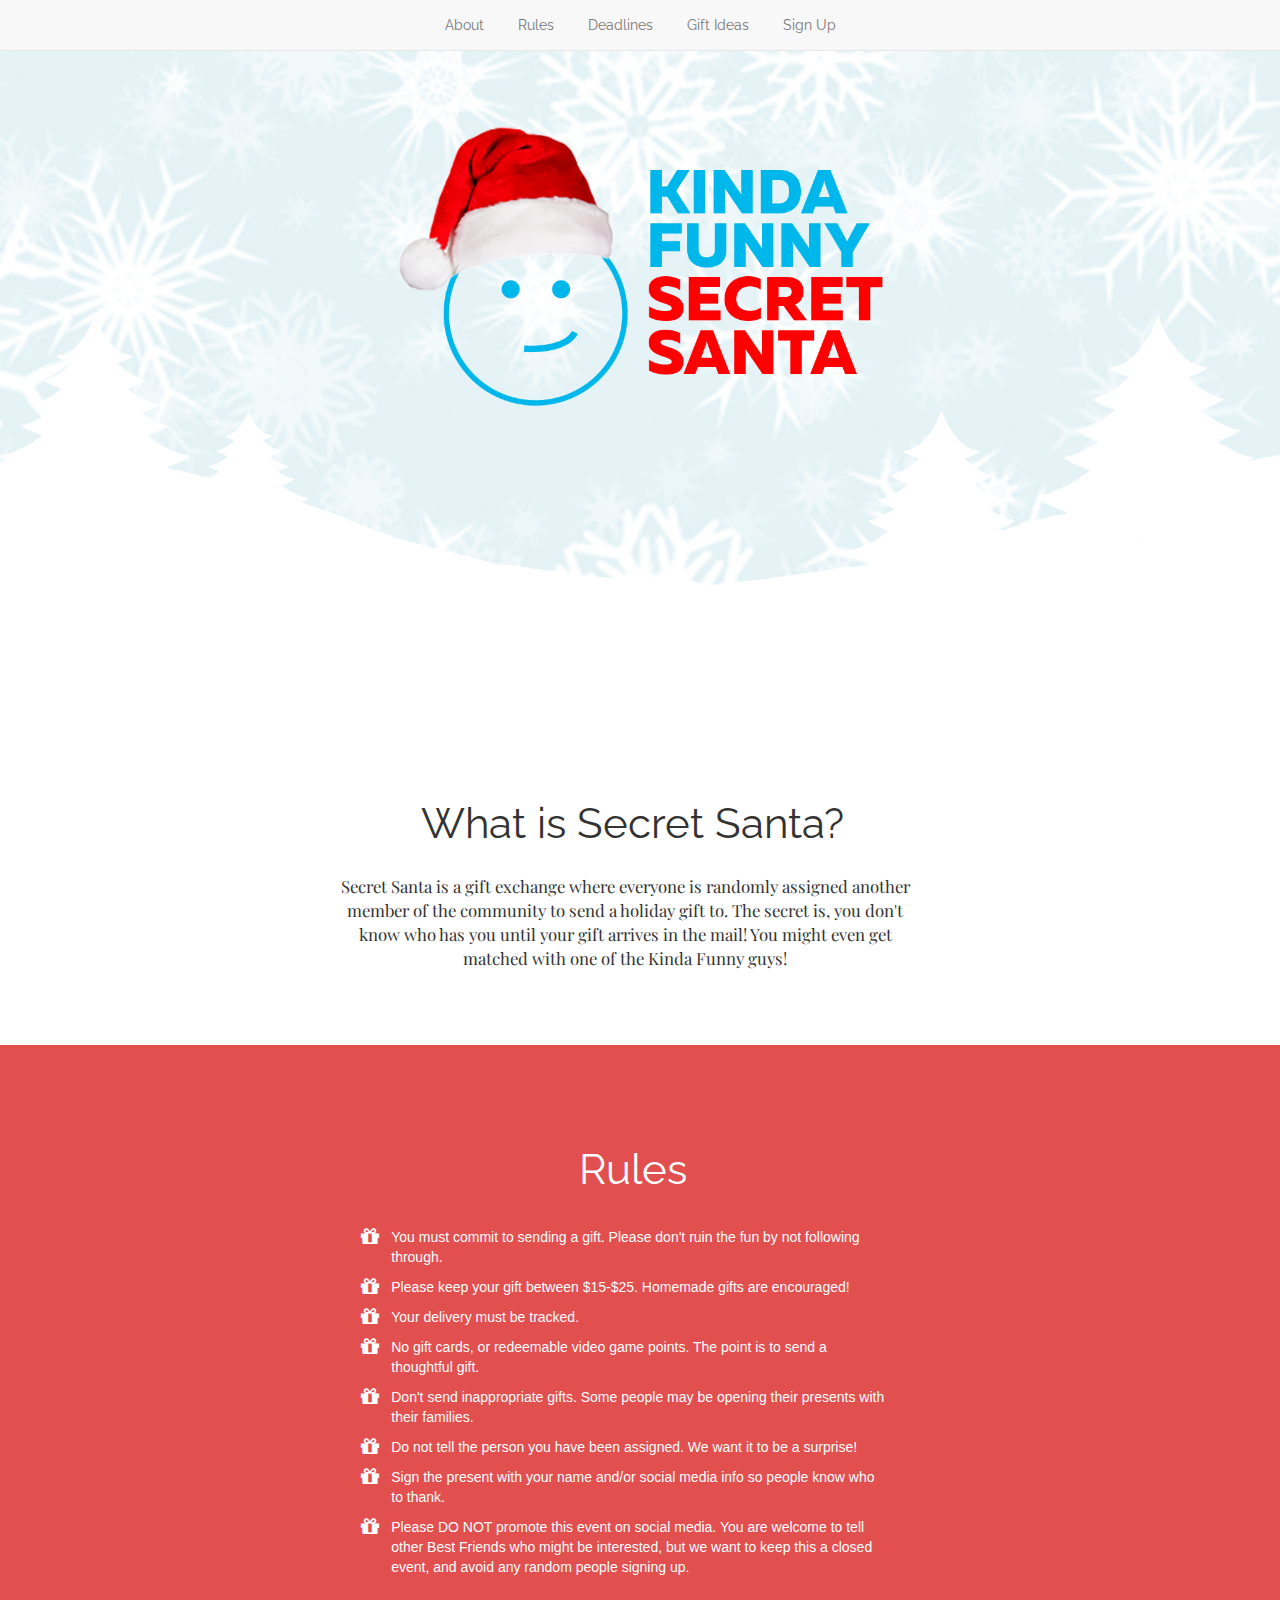
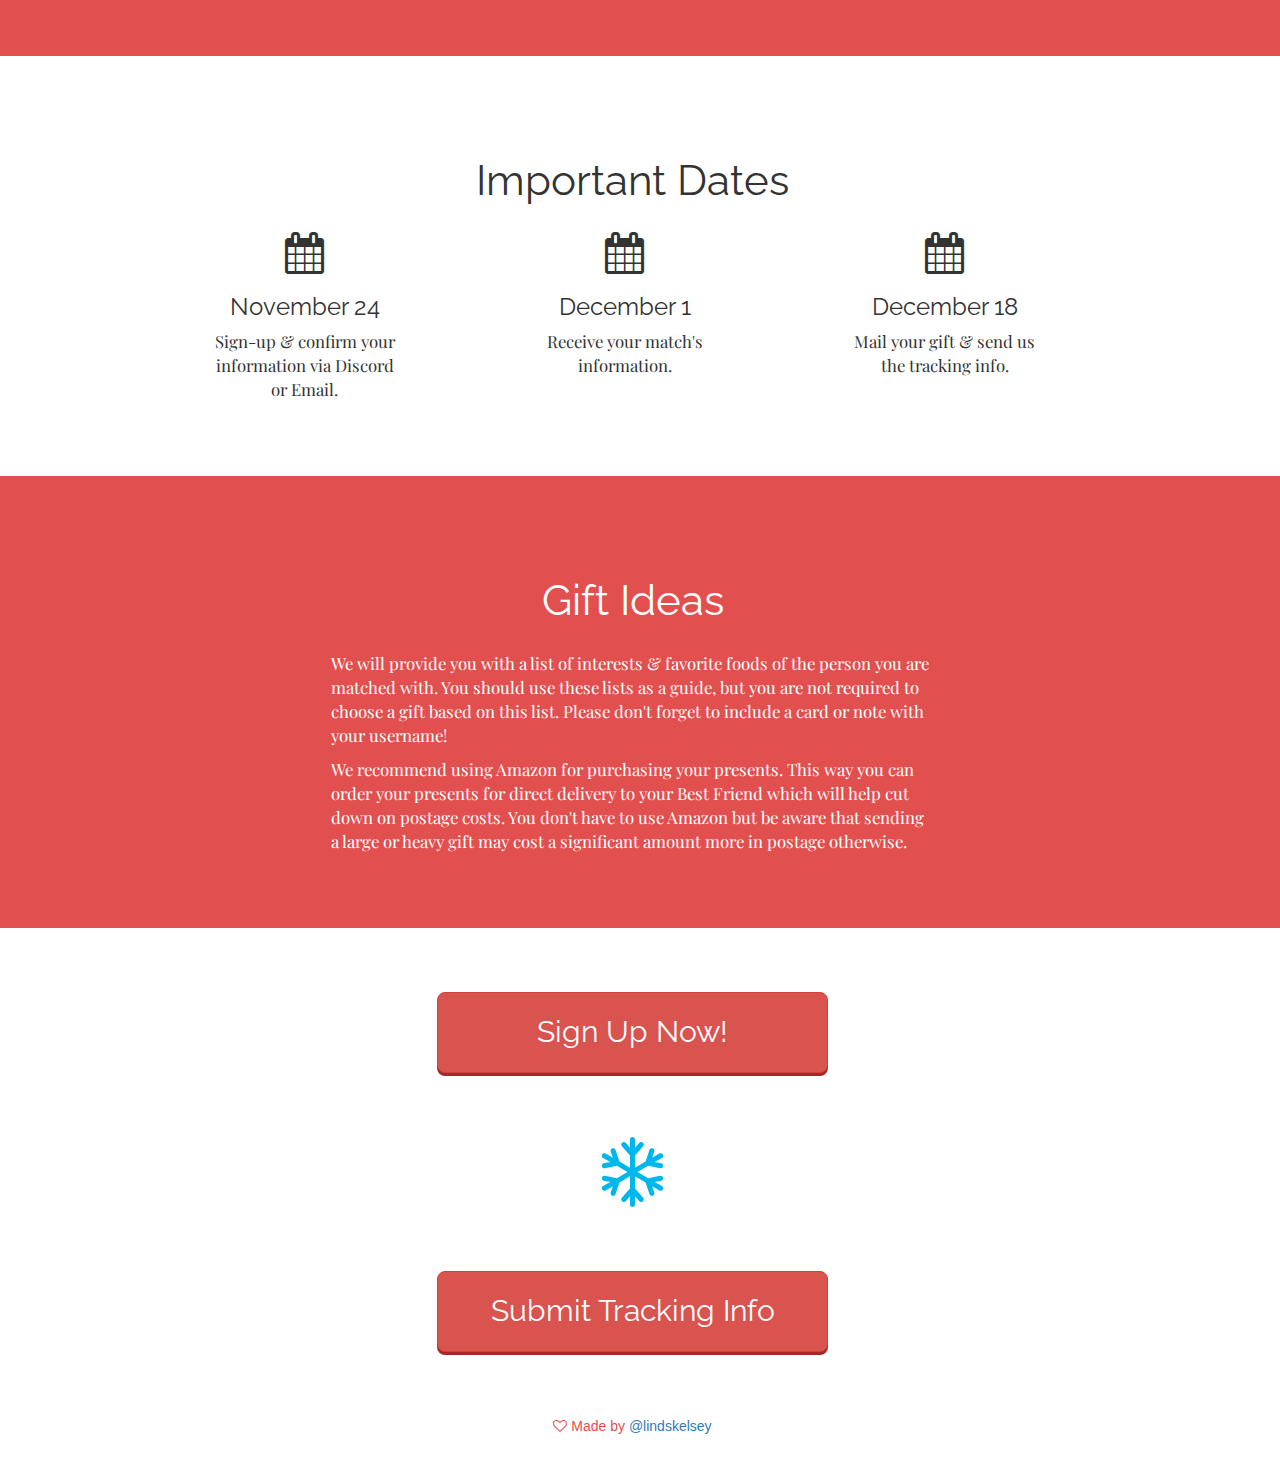
==== commit 7cabac6b: "collapsing nav bar" ====
--- a/index.html
+++ b/index.html
@@ -19,21 +19,39 @@
 
         <!--**************Top Nav**************-->
 
+
         <nav class="navbar navbar-default navbar-fixed-top">
-            <div class="container-fluid">
-                <ul class="nav navbar-nav">
-                    <li><a href="#about">About</a>
-                    </li>
-                    <li><a href="#rules">Rules</a>
-                    </li>
-                    <li><a href="#deadlines">Deadlines</a>
-                    </li>
-                    <li><a href="#gifts">Gift Ideas</a>
-                    </li>
-                    <li><a href="#signup">Sign Up</a>
-                    </li>
-                </ul>
-            </div>
+            <div class="container">
+
+                <div class="navbar-header">
+                    <button type="button" class="navbar-toggle collapsed" data-toggle="collapse" data-target="#portfolio-collapse-menu">
+                        <span class="sr-only">Toggle navigation</span>
+                        <span class="icon-bar"></span>
+                        <span class="icon-bar"></span>
+                        <span class="icon-bar"></span>
+                    </button>
+
+                </div>
+
+
+                <div class="collapse navbar-collapse" id="portfolio-collapse-menu">
+                    <ul class="nav navbar-nav">
+                      <li><a href="#about">About</a>
+                      </li>
+                      <li><a href="#rules">Rules</a>
+                      </li>
+                      <li><a href="#deadlines">Deadlines</a>
+                      </li>
+                      <li><a href="#gifts">Gift Ideas</a>
+                      </li>
+                      <li><a href="#signup">Sign Up</a>
+                      </li>
+
+                    </ul>
+                </div>
+
+            </div>
+
         </nav>
 
 
--- a/main.css
+++ b/main.css
@@ -11,7 +11,6 @@
     width: 100%;
     text-align: center;
     font-family: 'Raleway', sans-serif;
-    background-color: #eee;
 
 }
 .navbar-nav li {
@@ -136,3 +135,7 @@
   color: #00b7eb;
   font-size: 5em;
 }
+
+.navbar {
+  margin-bottom: 0;
+}
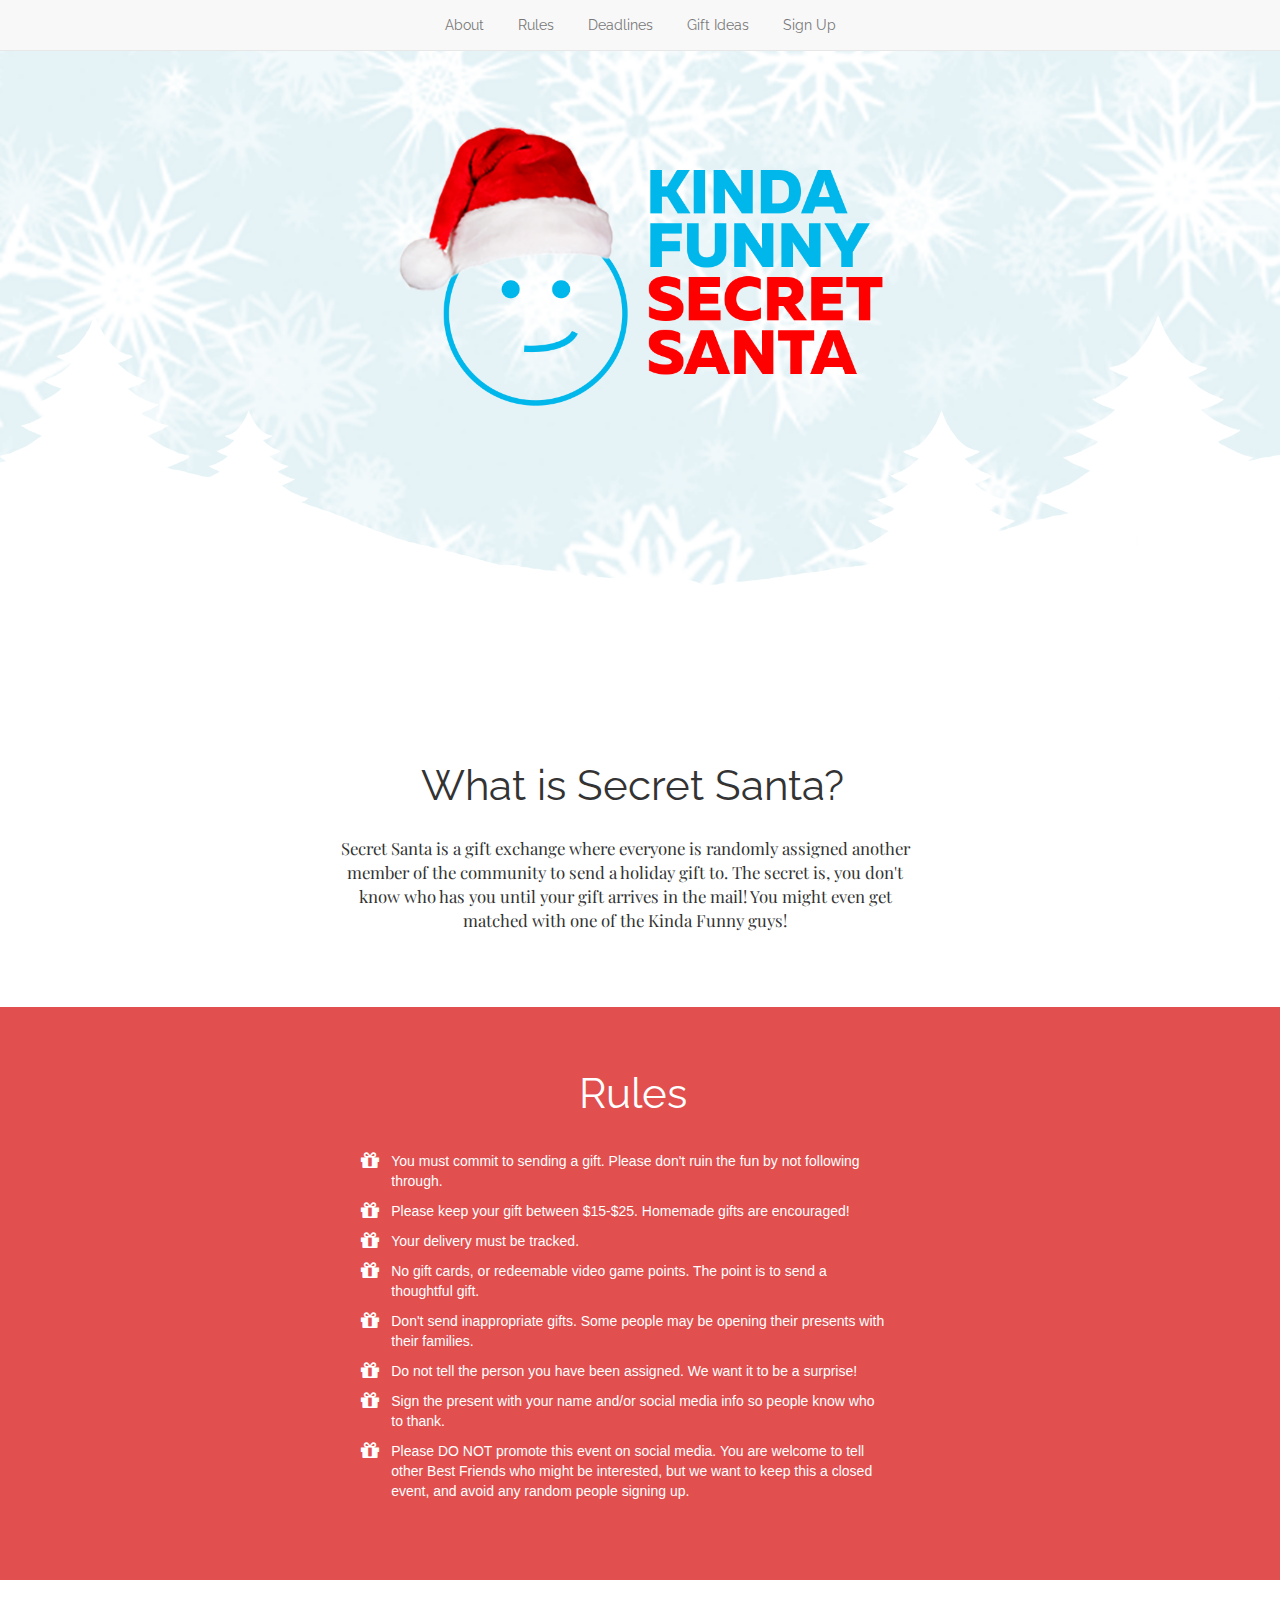
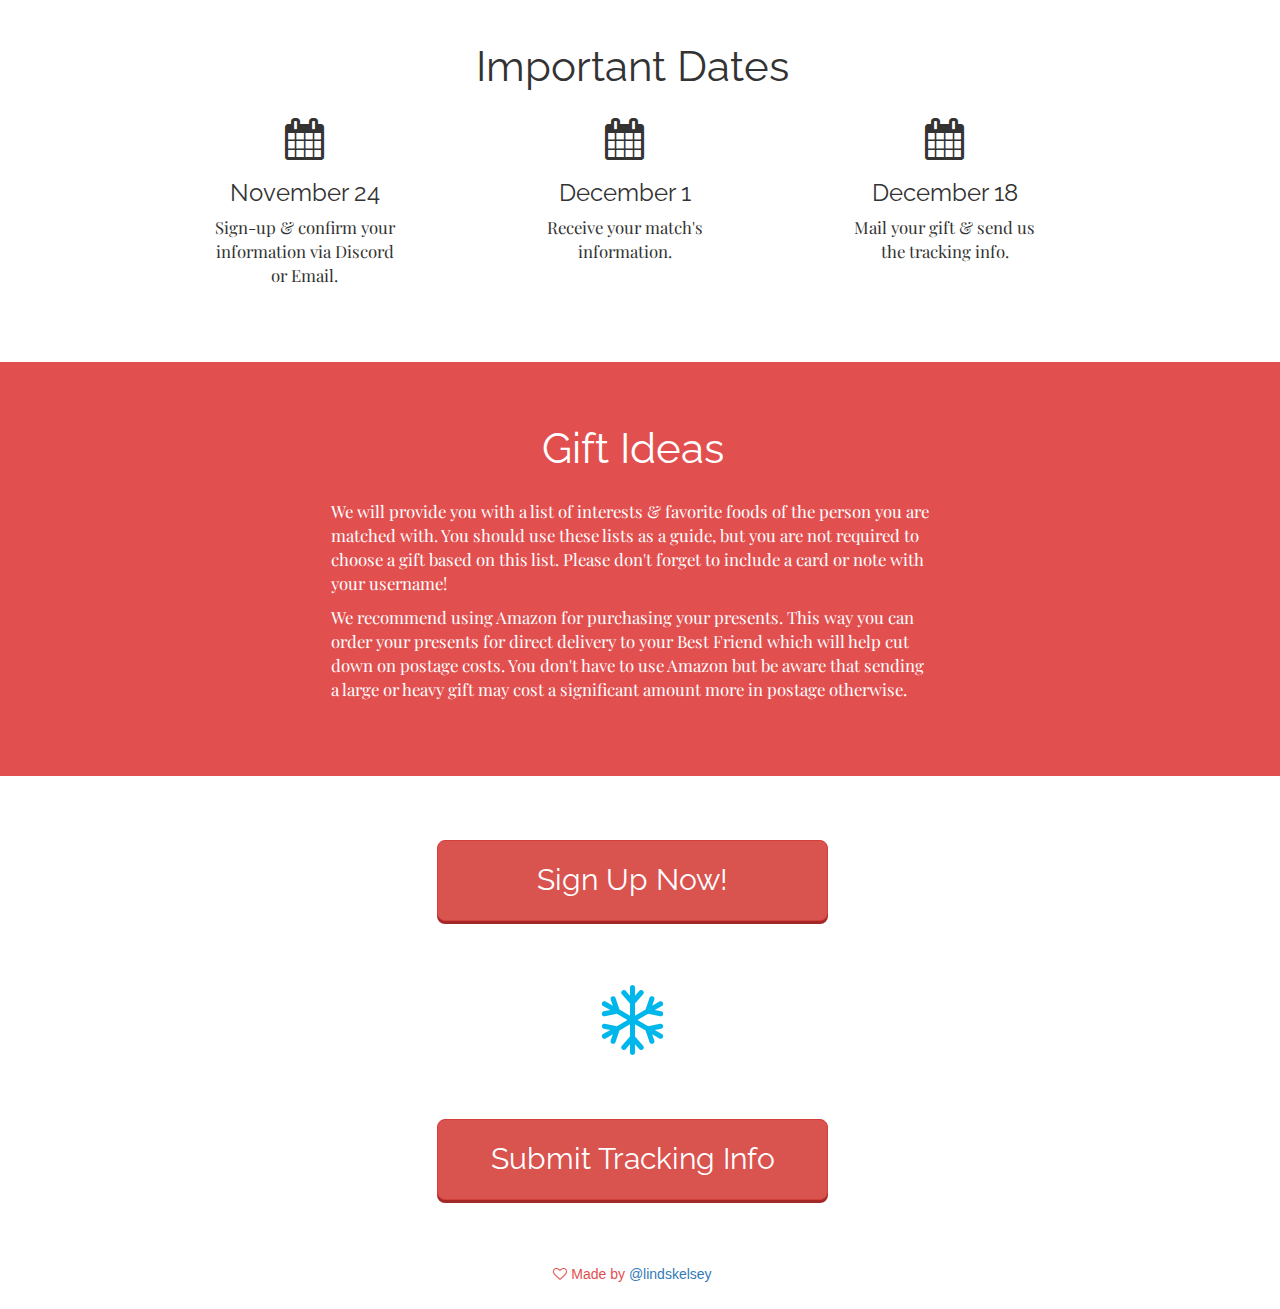
==== commit 73345a3b: "fixed footer" ====
--- a/index.html
+++ b/index.html
@@ -203,13 +203,15 @@
     </section>
     <!--**************Footer**************-->
 
+
+
     <div class="container-fluid made-by text-center light-box">
-        <div class="row">
-            <div class="col-md-2 col-md-offset-5">
-                <i class="fa fa-heart-o" aria-hidden="true"></i> Made by <a href="http://twitter.com/lindskelsey">@lindskelsey</a>
-            </div>
-        </div>
-    </div>
+         <div class="row">
+             <div class="col-md-2 col-md-offset-5">
+                 <i class="fa fa-heart-o" aria-hidden="true"></i> Made by <a href="http://twitter.com/lindskelsey">@lindskelsey</a>
+             </div>
+         </div>
+     </div>
 
 
 
--- a/main.css
+++ b/main.css
@@ -1,11 +1,3 @@
-/**fonts
-
-font-family: 'Abril Fatface', cursive;
-font-family: 'Raleway', sans-serif;
-font-family: 'Raleway Dots', cursive;
-
-**/
-
 
 .navbar-nav {
     width: 100%;
@@ -101,16 +93,14 @@
   margin-right: -15px;
 }
 
-.made-by {
-  color: #e24f4f;
-  font-weight:500;
-  padding: 0 0 2% 0;
-}
+
 
 h1, h2 {
   font-family: 'Raleway', sans-serif;
   font-weight: normal;
   font-size: 3em;
+  margin-top: 0;
+  padding-top: 0;
 
 }
 
@@ -119,6 +109,7 @@
 font-weight: normal;
 font-size: 1.7em;
 }
+
 
 p, span{
   font-family: 'Playfair Display', serif;
@@ -139,3 +130,9 @@
 .navbar {
   margin-bottom: 0;
 }
+
+.made-by {
+  color: #e24f4f;
+  font-weight:500;
+  padding: 0 0 2% 0;
+}
